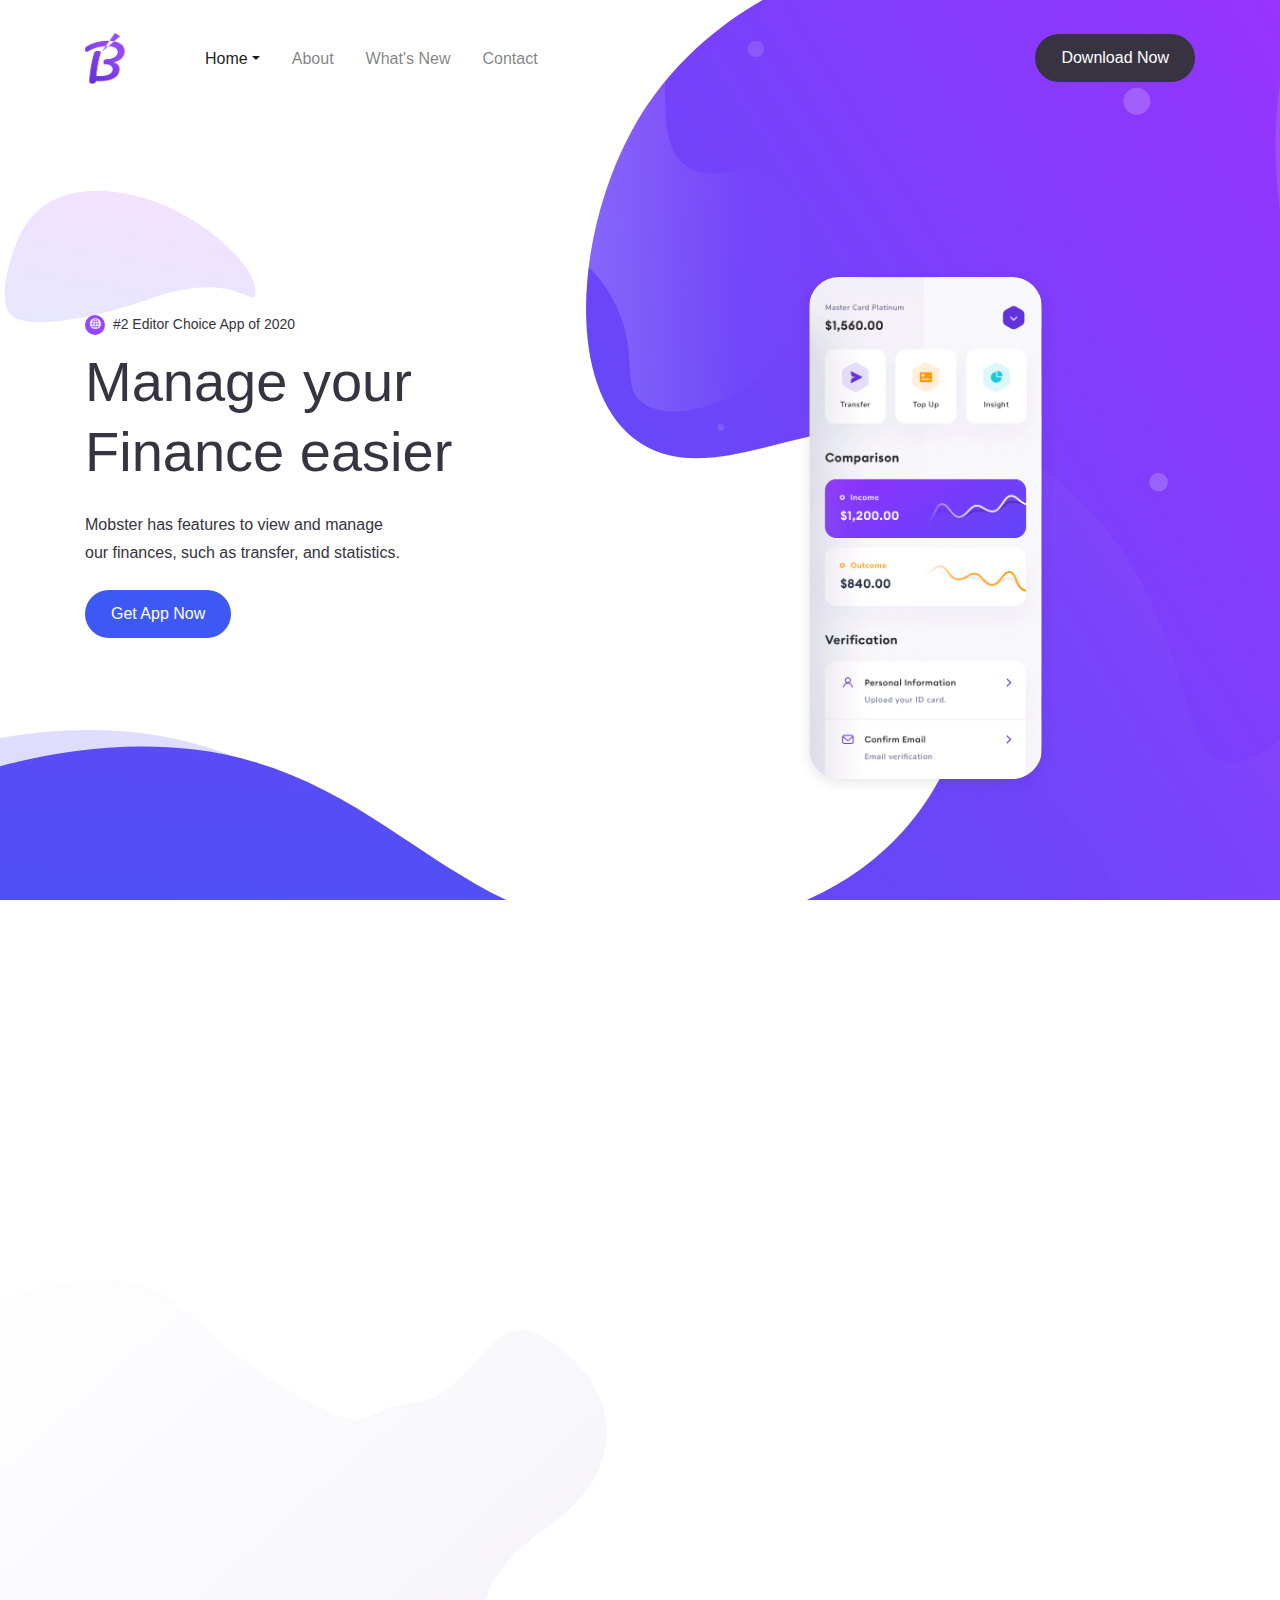
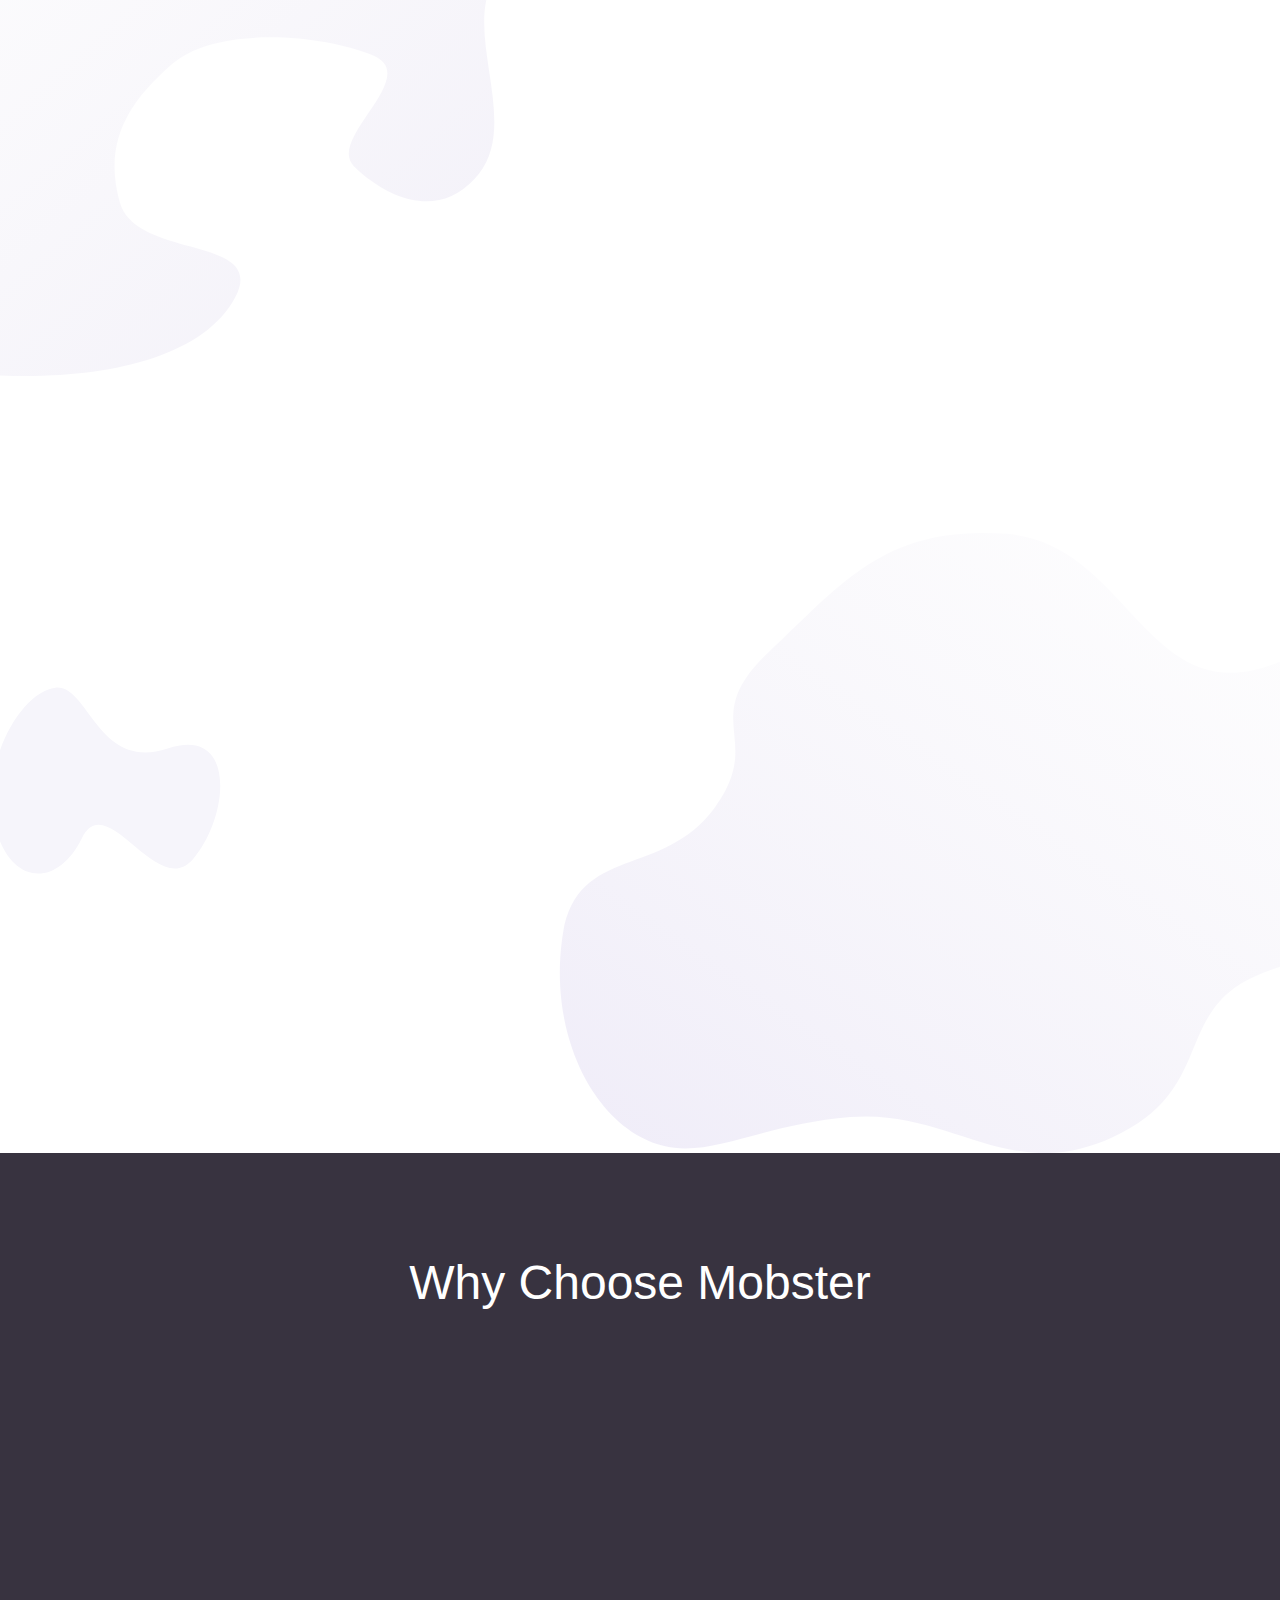
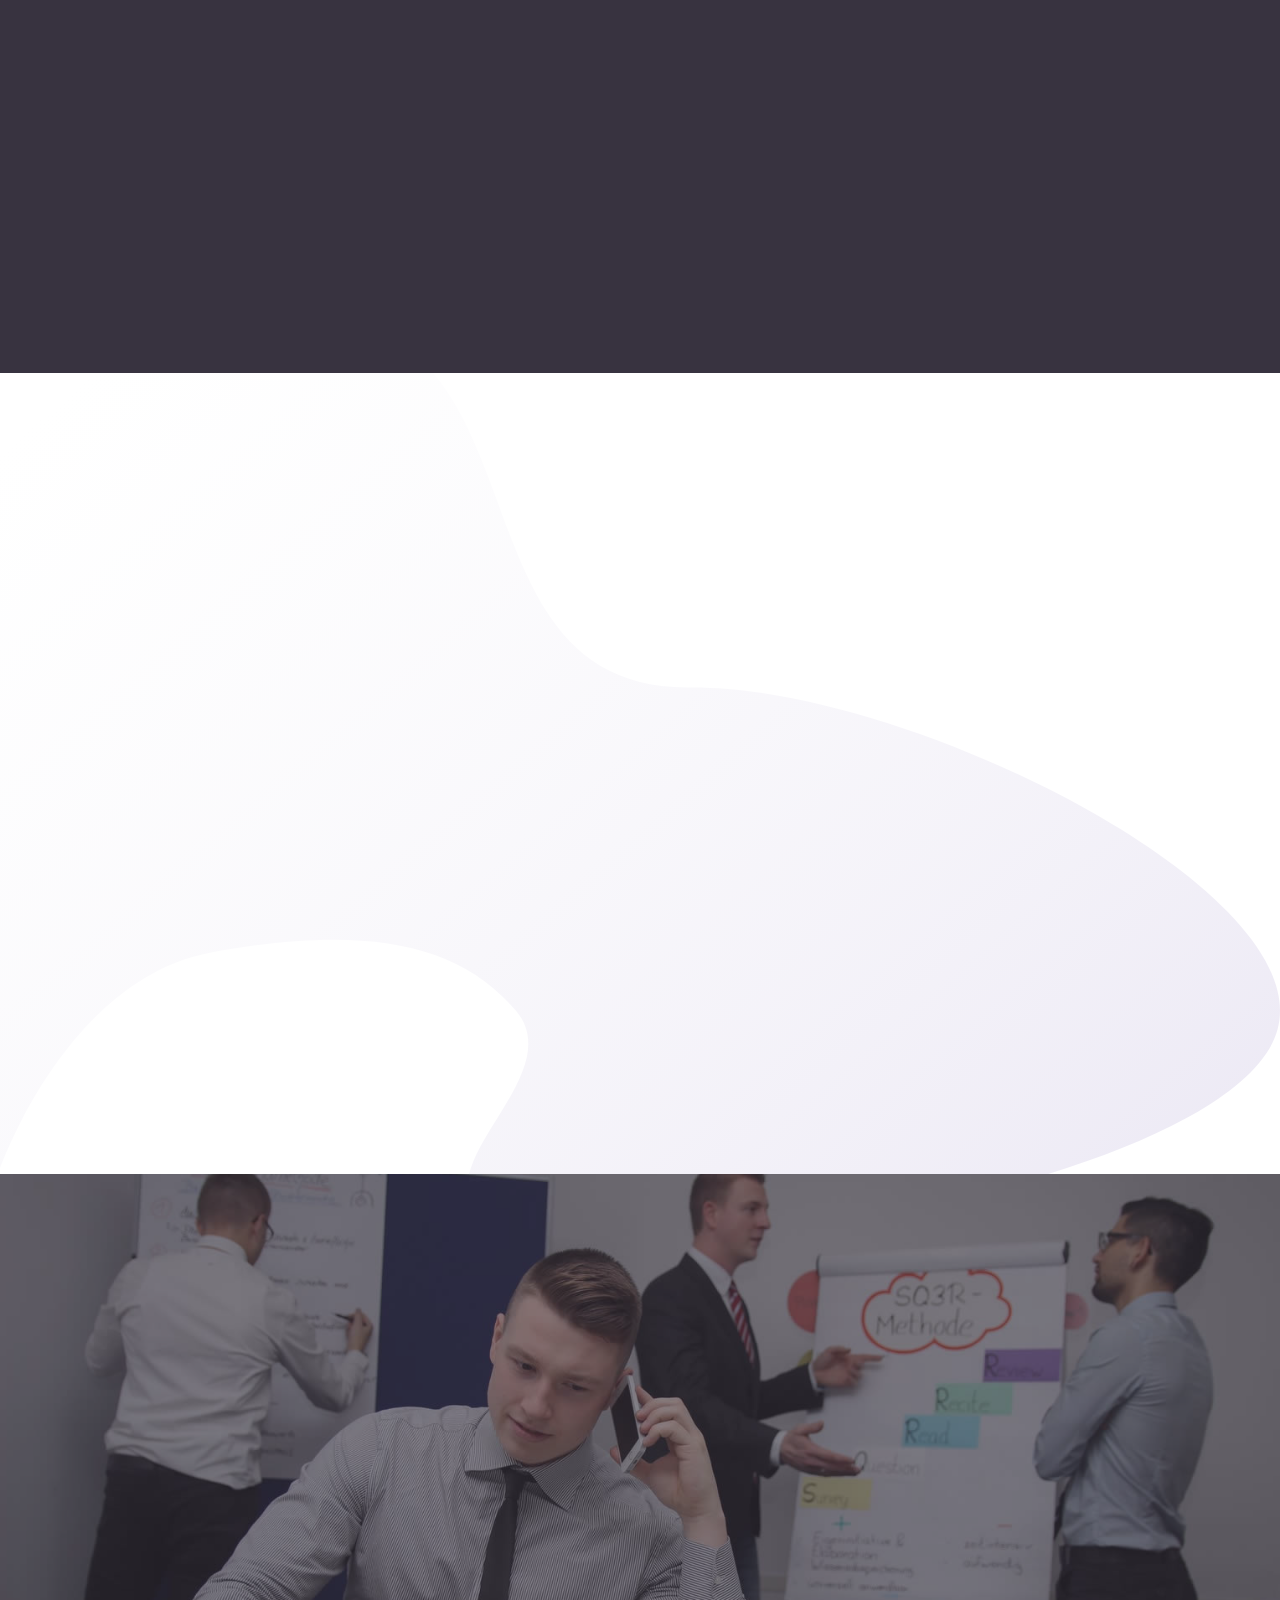
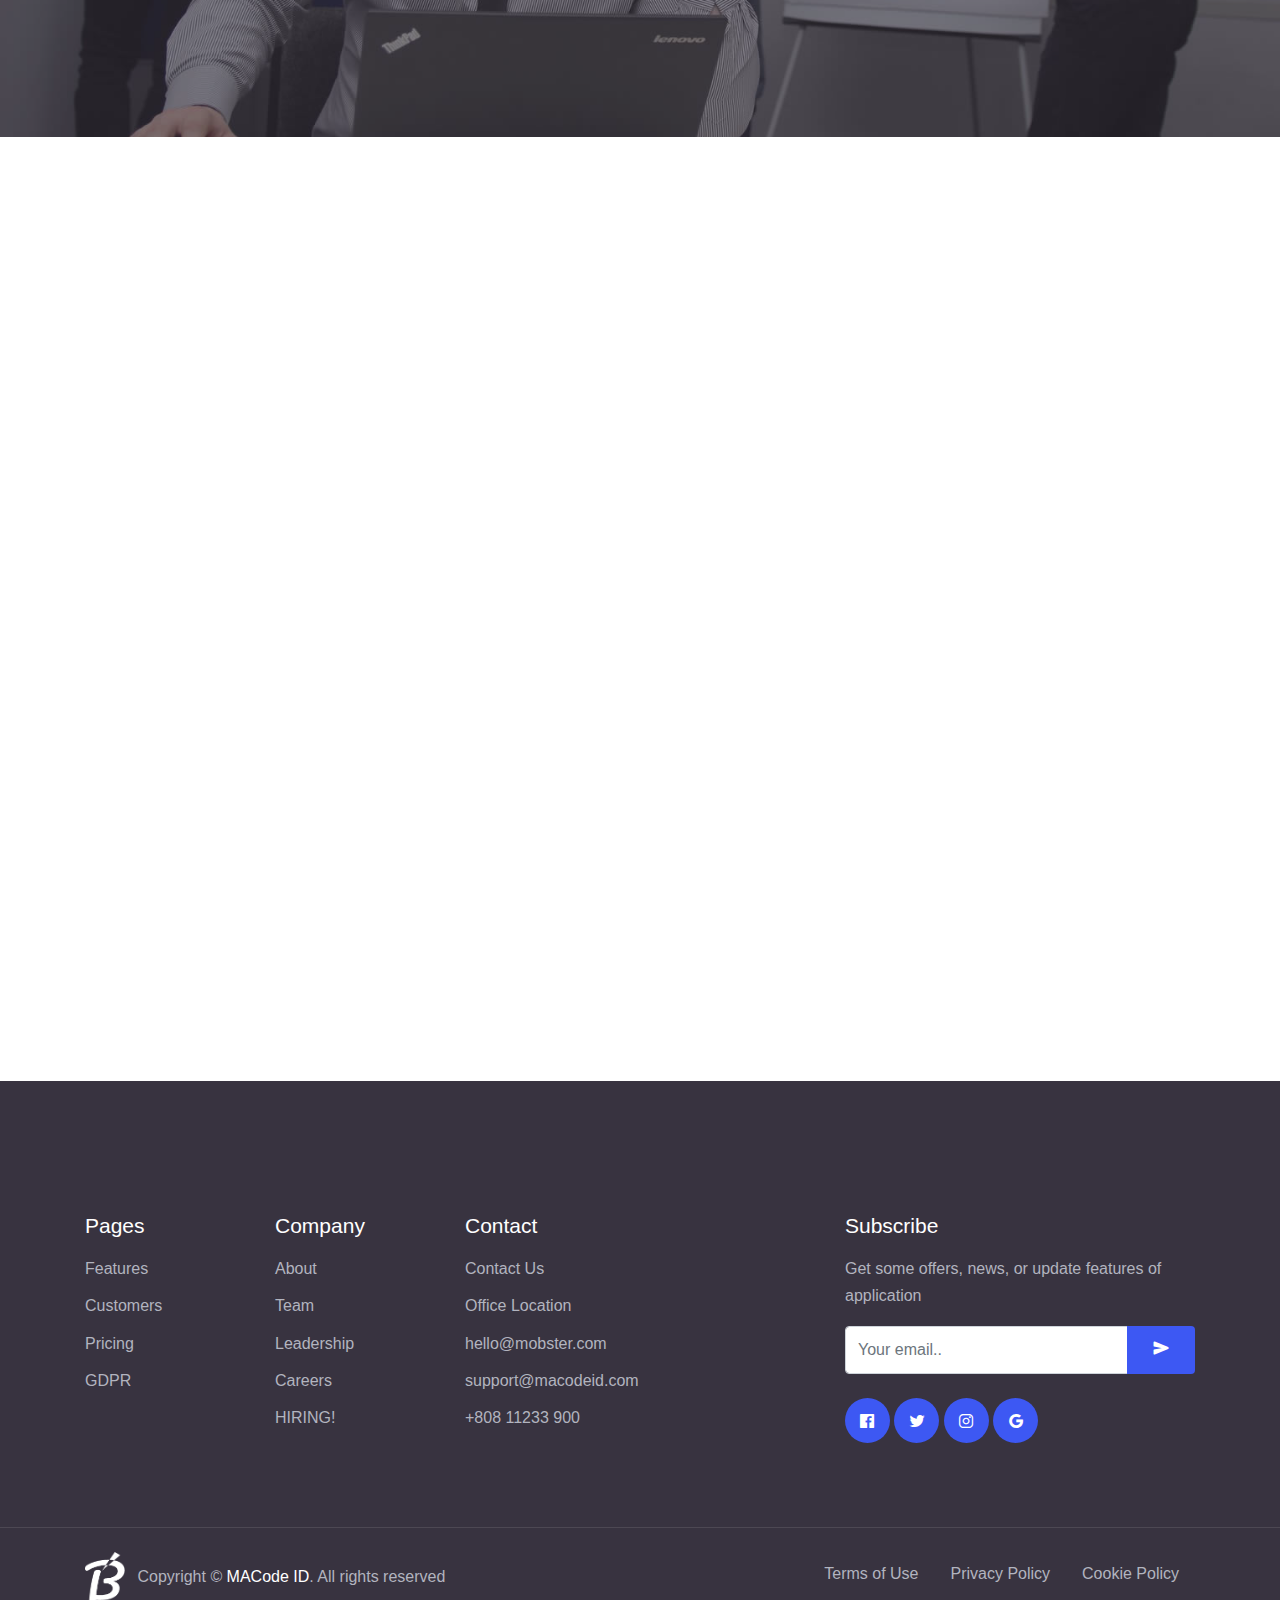
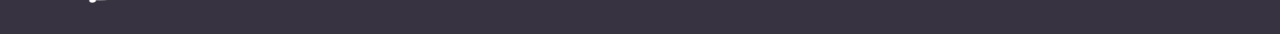
==== html/index.html @ fc8449d2 "init" ====
<!DOCTYPE html>
<html lang="en">
<head>
  <meta charset="UTF-8">
  <meta name="viewport" content="width=device-width, initial-scale=1.0">

  <meta http-equiv="X-UA-Compatible" content="ie=edge">
  
  <meta name="description" content="Mobile Application HTML5 Template">

  <meta name="copyright" content="MACode ID, https://www.macodeid.com/">

  <title>Mobster - One page app template</title>

  <link rel="shortcut icon" href="../assets/favicon.png" type="image/x-icon">

  <link rel="stylesheet" href="../assets/css/maicons.css">

  <link rel="stylesheet" href="../assets/vendor/animate/animate.css">

  <link rel="stylesheet" href="../assets/vendor/owl-carousel/css/owl.carousel.min.css">

  <link rel="stylesheet" href="../assets/css/bootstrap.css">

  <link rel="stylesheet" href="../assets/css/mobster.css">

</head>
<body>

<nav class="navbar navbar-expand-lg navbar-light navbar-floating">
  <div class="container">
    <a class="navbar-brand" href="#">
      <img src="../assets/favicon.png" alt="" width="40">
    </a>
    <button class="navbar-toggler" type="button" data-toggle="collapse" data-target="#navbarToggler" aria-controls="navbarToggler" aria-expanded="false" aria-label="Toggle navigation">
      <span class="navbar-toggler-icon"></span>
    </button>
  
    <div class="collapse navbar-collapse" id="navbarToggler">
      <ul class="navbar-nav ml-lg-5 mt-3 mt-lg-0">
        <li class="nav-item dropdown active">
          <a class="nav-link dropdown-toggle" href="#" id="navbarDropdown" data-toggle="dropdown" aria-haspopup="true" aria-expanded="false">Home</a>
          <div class="dropdown-menu" aria-labelledby="navbarDropdown">
            <a class="dropdown-item active" href="index.html">Homepage 1</a>
            <a class="dropdown-item" href="index-2.html">Homepage 2</a>
          </div>
        </li>
        <li class="nav-item">
          <a class="nav-link" href="about.html">About</a>
        </li>
        <li class="nav-item">
          <a class="nav-link" href="updates.html">What's New</a>
        </li>
        <li class="nav-item">
          <a class="nav-link" href="contact.html">Contact</a>
        </li>
      </ul>
      <div class="ml-auto my-2 my-lg-0">
        <button class="btn btn-dark rounded-pill">Download Now</button>
      </div>
    </div>
  </div>
</nav>
  
<div class="page-hero-section bg-image hero-home-1" style="background-image: url(../assets/img/bg_hero_1.svg);">
  <div class="hero-caption pt-5">
    <div class="container h-100">
      <div class="row align-items-center h-100">
        <div class="col-lg-6 wow fadeInUp">
          <div class="badge mb-2"><span class="icon mr-1"><span class="mai-globe"></span></span> #2 Editor Choice App of 2020</div>
          <h1 class="mb-4">Manage your Finance easier</h1>
          <p class="mb-4">Mobster has features to view and manage <br>
          our finances, such as transfer, and statistics.</p>
          <a href="#" class="btn btn-primary rounded-pill">Get App Now</a>
        </div>
        <div class="col-lg-6 d-none d-lg-block wow zoomIn">
          <div class="img-place mobile-preview shadow floating-animate">
            <img src="../assets/img/app_preview_1.png" alt="">
          </div>
        </div>
      </div>
    </div>
  </div>
</div>

<!-- Clients -->
<div class="page-section mt-5">
  <div class="container">
    <div class="row">
      <div class="col-sm-6 col-lg-3 py-3 wow zoomIn">
        <div class="img-place client-img">
          <img src="../assets/img/clients/alter_sport.png" alt="">
        </div>
      </div>
      <div class="col-sm-6 col-lg-3 py-3 wow zoomIn">
        <div class="img-place client-img">
          <img src="../assets/img/clients/cleaning_service.png" alt="">
        </div>
      </div>
      <div class="col-sm-6 col-lg-3 py-3 wow zoomIn">
        <div class="img-place client-img">
          <img src="../assets/img/clients/creative_photo.png" alt="">
        </div>
      </div>
      <div class="col-sm-6 col-lg-3 py-3 wow zoomIn">
        <div class="img-place client-img">
          <img src="../assets/img/clients/global_tv.png" alt="">
        </div>
      </div>
    </div>
  </div>
</div> <!-- End clients -->

<div class="position-realive bg-image" style="background-image: url(../assets/img/pattern_1.svg);">

<div class="page-section">
  <div class="container">
    <div class="row">
      <div class="col-lg-5 py-3">
        <div class="img-place mobile-preview shadow wow zoomIn">
          <img src="../assets/img/app_preview_2.png" alt="">
        </div>
      </div>
      <div class="col-lg-6 py-3 mt-lg-5">
        <div class="iconic-list">
          <div class="iconic-item wow fadeInUp">
            <div class="iconic-md iconic-text bg-warning fg-white rounded-circle">
              <span class="mai-cube"></span>
            </div>
            <div class="iconic-content">
              <h5>Powerful Features</h5>
              <p class="fs-small">Lorem ipsum dolor sit amet, consetetur sadipscing elitr, sed diam nonumy eirmod tempor invidunt ut labore et dolore</p>
            </div>
          </div>
          <div class="iconic-item wow fadeInUp">
            <div class="iconic-md iconic-text bg-info fg-white rounded-circle">
              <span class="mai-shield"></span>
            </div>
            <div class="iconic-content">
              <h5>Fully Secured</h5>
              <p class="fs-small">Lorem ipsum dolor sit amet, consetetur sadipscing elitr, sed diam nonumy eirmod tempor invidunt ut labore et dolore</p>
            </div>
          </div>
          <div class="iconic-item wow fadeInUp">
            <div class="iconic-md iconic-text bg-indigo fg-white rounded-circle">
              <span class="mai-desktop-outline"></span>
            </div>
            <div class="iconic-content">
              <h5>Easy Monitoring</h5>
              <p class="fs-small">Lorem ipsum dolor sit amet, consetetur sadipscing elitr, sed diam nonumy eirmod tempor invidunt ut labore et dolore</p>
            </div>
          </div>
        </div>
      </div>
    </div>
  </div>
</div>

<div class="page-section">
  <div class="container">
    <div class="row">
      <div class="col-lg-6 offset-lg-1 py-3 mt-lg-5 wow fadeInUp">
        <h1 class="mb-4">Ecommerce business opperate easilly</h1>
        <p class="mb-4">Lorem ipsum dolor, sit amet consectetur adipisicing elit. Quos, molestiae, perspiciatis laboriosam quia placeat recusandae repudiandae corrupti similique delectus, aliquam commodi possimus eveniet optio magnam quis vel. Reiciendis, fuga excepturi.</p>
        <a href="#" class="btn btn-outline-primary rounded-pill">How it works</a>
      </div>
      <div class="col-lg-5 py-3">
        <div class="img-place mobile-preview shadow wow zoomIn">
          <img src="../assets/img/app_preview_3.png" alt="">
        </div>
      </div>
    </div>
  </div>
</div>

</div>


<div class="page-section bg-dark fg-white">
  <div class="container">
    <h1 class="text-center">Why Choose Mobster</h1>

    <div class="row justify-content-center mt-5">
      <div class="col-md-6 col-lg-3 py-3">
        <div class="card card-body border-0 bg-transparent text-center wow zoomIn">
          <div class="mb-3">
            <img src="../assets/img/icons/rocket.svg" alt="">
          </div>
          <p class="fs-large">Very Fast</p>
          <p class="fs-small fg-grey">Lorem ipsum dolor sit amet, consetetur sadipscing elitr, sed</p>
        </div>
      </div>
      <div class="col-md-6 col-lg-3 py-3">
        <div class="card card-body border-0 bg-transparent text-center wow zoomIn" data-wow-delay="200ms">
          <div class="mb-3">
            <img src="../assets/img/icons/testimony.svg" alt="">
          </div>
          <p class="fs-large">Happy Client</p>
          <p class="fs-small fg-grey">Lorem ipsum dolor sit amet, consetetur sadipscing elitr, sed</p>
        </div>
      </div>
      <div class="col-md-6 col-lg-3 py-3">
        <div class="card card-body border-0 bg-transparent text-center wow zoomIn" data-wow-delay="400ms">
          <div class="mb-3">
            <img src="../assets/img/icons/promotion.svg" alt="">
          </div>
          <p class="fs-large">Free Ads</p>
          <p class="fs-small fg-grey">Lorem ipsum dolor sit amet, consetetur sadipscing elitr, sed</p>
        </div>
      </div>
      <div class="col-md-6 col-lg-3 py-3">
        <div class="card card-body border-0 bg-transparent text-center wow zoomIn" data-wow-delay="600ms">
          <div class="mb-3">
            <img src="../assets/img/icons/coins.svg" alt="">
          </div>
          <p class="fs-large">Save Money</p>
          <p class="fs-small fg-grey">Lorem ipsum dolor sit amet, consetetur sadipscing elitr, sed</p>
        </div>
      </div>
      <div class="col-md-6 col-lg-3 py-3">
        <div class="card card-body border-0 bg-transparent text-center wow zoomIn" data-wow-delay="800ms">
          <div class="mb-3">
            <img src="../assets/img/icons/support.svg" alt="">
          </div>
          <p class="fs-large">24/7 Support</p>
          <p class="fs-small fg-grey">Lorem ipsum dolor sit amet, consetetur sadipscing elitr, sed</p>
        </div>
      </div>
      <div class="col-md-6 col-lg-3 py-3">
        <div class="card card-body border-0 bg-transparent text-center wow zoomIn" data-wow-delay="1000ms">
          <div class="mb-3">
            <img src="../assets/img/icons/laptop.svg" alt="">
          </div>
          <p class="fs-large">Full Features</p>
          <p class="fs-small fg-grey">Lorem ipsum dolor sit amet, consetetur sadipscing elitr, sed</p>
        </div>
      </div>
    </div>
  </div>
</div>

<div class="page-section bg-image" style="background-image: url(../assets/img/pattern_2.svg);">
  <div class="container">
    <div class="row justify-content-center align-items-center">
      <div class="col-lg-5 mb-5 mb-lg-0 wow fadeInUp">
        <h1 class="mb-4">Pricing Plan</h1>
        <p class="mb-5">Lorem ipsum dolor sit amet consectetur adipisicing elit. Dolores inventore maxime ipsa eligendi quibusdam velit maiores adipisci odit, exercitationem cumque iusto at debitis reiciendis a, ipsum aliquam reprehenderit. Sed, delectus.</p>
        <a href="#" class="btn btn-gradient btn-split-icon rounded-pill">
          <span class="icon mai-call-outline"></span> Custom Plan
        </a>
      </div>
      <div class="col-lg-7">
        <div class="pricing-table">
          <div class="pricing-item active wow zoomIn">
            <div class="pricing-header">
              <h5>Business Plan</h5>
              <h1 class="fw-normal">$49.00</h1>
            </div>
            <div class="pricing-body">
              <ul class="theme-list">
                <li class="list-item">Push Notification</li>
                <li class="list-item">Unlimited Bandwith</li>
                <li class="list-item">Realtime Database</li>
                <li class="list-item">Monthly Backup</li>
                <li class="list-item">24/7 Support</li>
              </ul>
            </div>
            <button class="btn btn-dark">Choose Plan</button>
          </div>
          <div class="pricing-item wow zoomIn" data-wow-delay="200ms">
            <div class="pricing-header">
              <h5>Starter Plan</h5>
              <h1 class="fw-normal">$24.00</h1>
            </div>
            <div class="pricing-body">
              <ul class="theme-list">
                <li class="list-item">Push Notification</li>
                <li class="list-item">Unlimited Bandwith</li>
                <li class="list-item">Realtime Database</li>
                <li class="list-item">Monthly Backup</li>
                <li class="list-item">24/7 Support</li>
              </ul>
            </div>
            <button class="btn btn-dark">Choose Plan</button>
          </div>
        </div>
      </div>
    </div>
  </div>
</div>

<div class="page-section bg-image bg-image-overlay-dark" style="background-image: url(../assets/img/bg_testimonials.jpg);">
  <div class="container fg-white">
    <div class="row">
      <div class="col-md-8 col-lg-6 offset-lg-1 wow fadeInUp">
        <h2 class="mb-5 fg-white fw-normal">Customer Stories</h2>
        <p class="fs-large font-italic">Lorem ipsum dolor, sit amet consectetur adipisicing elit. Mollitia voluptates facere explicabo! Rerum necessitatibus cum qui veritatis reprehenderit, neque sapiente consequatur atque eaque molestias, est, quod totam quo laudantium ratione.</p>
        <p class="fs-large fg-grey fw-medium mb-5">John Doe, UI Designer</p>

        <a href="#" class="btn btn-outline-light rounded-pill">Read Stories <span class="mai-chevron-forward"></span></a>
      </div>
    </div>
  </div>
</div>

<div class="page-section">
  <div class="container">
    <div class="row">
      <div class="col-lg-7 py-3 mb-5 mb-lg-0">
        <div class="img-place w-lg-75 wow zoomIn">
          <img src="../assets/img/illustration_contact.svg" alt="">
        </div>
      </div>
      <div class="col-lg-5 py-3">
        <h1 class="wow fadeInUp">Need a help? <br>
        Don't worry just contact us</h1>

        <form method="POST" class="mt-5">
          <div class="form-group wow fadeInUp">
            <label for="name" class="fw-medium fg-grey">Fullname</label>
            <input type="text" class="form-control" id="name">
          </div>

          <div class="form-group wow fadeInUp">
            <label for="email" class="fw-medium fg-grey">Email</label>
            <input type="text" class="form-control" id="email">
          </div>

          <div class="form-group wow fadeInUp">
            <label for="message" class="fw-medium fg-grey">Message</label>
            <textarea rows="6" class="form-control" id="message"></textarea>
          </div>

          <div class="form-group mt-4 wow fadeInUp">
            <button type="submit" class="btn btn-primary">Send Message</button>
          </div>
        </form>
      </div>
    </div>
  </div>
</div>

<div class="page-footer-section bg-dark fg-white">
  <div class="container">
    <div class="row mb-5 py-3">
      <div class="col-sm-6 col-lg-2 py-3">
        <h5 class="mb-3">Pages</h5>
        <ul class="menu-link">
          <li><a href="#" class="">Features</a></li>
          <li><a href="#" class="">Customers</a></li>
          <li><a href="#" class="">Pricing</a></li>
          <li><a href="#" class="">GDPR</a></li>
        </ul>
      </div>
      <div class="col-sm-6 col-lg-2 py-3">
        <h5 class="mb-3">Company</h5>
        <ul class="menu-link">
          <li><a href="#" class="">About</a></li>
          <li><a href="#" class="">Team</a></li>
          <li><a href="#" class="">Leadership</a></li>
          <li><a href="#" class="">Careers</a></li>
          <li><a href="#" class="">HIRING!</a></li>
        </ul>
      </div>
      <div class="col-md-6 col-lg-4 py-3">
        <h5 class="mb-3">Contact</h5>
        <ul class="menu-link">
          <li><a href="#" class="">Contact Us</a></li>
          <li><a href="#" class="">Office Location</a></li>
          <li><a href="#" class="">hello@mobster.com</a></li>
          <li><a href="#" class="">support@macodeid.com</a></li>
          <li><a href="#" class="">+808 11233 900</a></li>
        </ul>
      </div>
      <div class="col-md-6 col-lg-4 py-3">
        <h5 class="mb-3">Subscribe</h5>
        <p>Get some offers, news, or update features of application</p>
        <form method="POST">
          <div class="input-group">
            <input type="text" class="form-control" placeholder="Your email..">
            <div class="input-group-append">
              <button type="submit" class="btn btn-primary"><span class="mai-send"></span></button>
            </div>
          </div>
        </form>

        <!-- Social Media Button -->
        <div class="mt-4">
          <a href="#" class="btn btn-fab btn-primary fg-white"><span class="mai-logo-facebook"></span></a>
          <a href="#" class="btn btn-fab btn-primary fg-white"><span class="mai-logo-twitter"></span></a>
          <a href="#" class="btn btn-fab btn-primary fg-white"><span class="mai-logo-instagram"></span></a>
          <a href="#" class="btn btn-fab btn-primary fg-white"><span class="mai-logo-google"></span></a>
        </div>
      </div>
    </div>
  </div>

  <hr>

  <div class="container">
    <div class="row">
      <div class="col-12 col-md-6 py-2">
        <img src="../assets/favicon-light.png" alt="" width="40">
        <!-- Please don't remove or modify the credits below -->
        <p class="d-inline-block ml-2">Copyright &copy; <a href="https://www.macodeid.com/" class="fg-white fw-medium">MACode ID</a>. All rights reserved</p>
      </div>
      <div class="col-12 col-md-6 py-2">
        <ul class="nav justify-content-end">
          <li class="nav-item"><a href="#" class="nav-link">Terms of Use</a></li>
          <li class="nav-item"><a href="#" class="nav-link">Privacy Policy</a></li>
          <li class="nav-item"><a href="#" class="nav-link">Cookie Policy</a></li>
        </ul>
      </div>
    </div>
  </div>
</div>

<script src="../assets/js/jquery-3.5.1.min.js"></script>

<script src="../assets/js/bootstrap.bundle.min.js"></script>

<script src="../assets/vendor/owl-carousel/js/owl.carousel.min.js"></script>

<script src="../assets/vendor/wow/wow.min.js"></script>

<script src="../assets/js/mobster.js"></script>

</body>
</html>
---- assets/css/maicons.css ----
@font-face {
  font-family: 'maicons';
  src:  url('../fonts/maicons.eot?c9nlkl');
  src:  url('../fonts/maicons.eot?c9nlkl#iefix') format('embedded-opentype'),
    url('../fonts/maicons.ttf?c9nlkl') format('truetype'),
    url('../fonts/maicons.woff?c9nlkl') format('woff'),
    url('../fonts/maicons.svg?c9nlkl#maicons') format('svg');
  font-weight: normal;
  font-style: normal;
  font-display: block;
}

[class^="mai-"], [class*=" mai-"] {
  /* use !important to prevent issues with browser extensions that change fonts */
  font-family: 'maicons' !important;
  speak: none;
  font-style: normal;
  font-weight: normal;
  font-variant: normal;
  text-transform: none;
  line-height: 1;

  /* Better Font Rendering =========== */
  -webkit-font-smoothing: antialiased;
  -moz-osx-font-smoothing: grayscale;
}

.mai-add:before {
  content: "\e900";
}
.mai-add-circle:before {
  content: "\e901";
}
.mai-add-circle-outline:before {
  content: "\e902";
}
.mai-airplane:before {
  content: "\e903";
}
.mai-airplane-outline:before {
  content: "\e904";
}
.mai-alarm:before {
  content: "\e905";
}
.mai-alarm-outline:before {
  content: "\e906";
}
.mai-albums:before {
  content: "\e907";
}
.mai-albums-outline:before {
  content: "\e908";
}
.mai-alert:before {
  content: "\e909";
}
.mai-alert-circle:before {
  content: "\e90a";
}
.mai-alert-circle-outline:before {
  content: "\e90b";
}
.mai-analytics:before {
  content: "\e90c";
}
.mai-analytics-outline:before {
  content: "\e90d";
}
.mai-aperture:before {
  content: "\e90e";
}
.mai-aperture-outline:before {
  content: "\e90f";
}
.mai-apps:before {
  content: "\e910";
}
.mai-apps-outline:before {
  content: "\e911";
}
.mai-archive:before {
  content: "\e912";
}
.mai-archive-outline:before {
  content: "\e913";
}
.mai-arrow-back:before {
  content: "\e914";
}
.mai-arrow-back-circle:before {
  content: "\e915";
}
.mai-arrow-back-circle-outline:before {
  content: "\e916";
}
.mai-arrow-down:before {
  content: "\e917";
}
.mai-arrow-down-circle:before {
  content: "\e918";
}
.mai-arrow-down-circle-outline:before {
  content: "\e919";
}
.mai-arrow-forward:before {
  content: "\e91a";
}
.mai-arrow-forward-circle:before {
  content: "\e91b";
}
.mai-arrow-forward-circle-outline:before {
  content: "\e91c";
}
.mai-arrow-redo:before {
  content: "\e91d";
}
.mai-arrow-redo-circle:before {
  content: "\e91e";
}
.mai-arrow-redo-circle-outline:before {
  content: "\e91f";
}
.mai-arrow-redo-outline:before {
  content: "\e920";
}
.mai-arrow-undo:before {
  content: "\e921";
}
.mai-arrow-undo-circle:before {
  content: "\e922";
}
.mai-arrow-undo-circle-outline:before {
  content: "\e923";
}
.mai-arrow-undo-outline:before {
  content: "\e924";
}
.mai-arrow-up:before {
  content: "\e925";
}
.mai-arrow-up-circle:before {
  content: "\e926";
}
.mai-arrow-up-circle-outline:before {
  content: "\e927";
}
.mai-at:before {
  content: "\e928";
}
.mai-at-circle:before {
  content: "\e929";
}
.mai-at-circle-outline:before {
  content: "\e92a";
}
.mai-attach:before {
  content: "\e92b";
}
.mai-attach-outline:before {
  content: "\e92c";
}
.mai-backspace:before {
  content: "\e92d";
}
.mai-backspace-outline:before {
  content: "\e92e";
}
.mai-bandage:before {
  content: "\e92f";
}
.mai-bandage-outline:before {
  content: "\e930";
}
.mai-bar-chart:before {
  content: "\e932";
}
.mai-bar-chart-outline:before {
  content: "\e933";
}
.mai-barbell:before {
  content: "\e931";
}
.mai-barcode:before {
  content: "\e934";
}
.mai-barcode-outline:before {
  content: "\e935";
}
.mai-baseball:before {
  content: "\e936";
}
.mai-baseball-outline:before {
  content: "\e937";
}
.mai-basket:before {
  content: "\e938";
}
.mai-basket-outline:before {
  content: "\e93b";
}
.mai-basketball:before {
  content: "\e939";
}
.mai-basketball-outline:before {
  content: "\e93a";
}
.mai-battery-charging:before {
  content: "\e93c";
}
.mai-battery-dead:before {
  content: "\e93d";
}
.mai-battery-full:before {
  content: "\e93e";
}
.mai-battery-half:before {
  content: "\e93f";
}
.mai-beaker:before {
  content: "\e940";
}
.mai-beaker-outline:before {
  content: "\e941";
}
.mai-bed:before {
  content: "\e942";
}
.mai-bed-outline:before {
  content: "\e943";
}
.mai-beer:before {
  content: "\e944";
}
.mai-beer-outline:before {
  content: "\e945";
}
.mai-bicycle:before {
  content: "\e946";
}
.mai-bluetooth:before {
  content: "\e947";
}
.mai-boat:before {
  content: "\e948";
}
.mai-boat-outline:before {
  content: "\e949";
}
.mai-body:before {
  content: "\e94a";
}
.mai-body-outline:before {
  content: "\e94b";
}
.mai-bonfire:before {
  content: "\e94c";
}
.mai-bonfire-outline:before {
  content: "\e94d";
}
.mai-book:before {
  content: "\e94e";
}
.mai-book-outline:before {
  content: "\e953";
}
.mai-bookmark:before {
  content: "\e94f";
}
.mai-bookmark-outline:before {
  content: "\e950";
}
.mai-bookmarks:before {
  content: "\e951";
}
.mai-bookmarks-outline:before {
  content: "\e952";
}
.mai-briefcase:before {
  content: "\e954";
}
.mai-briefcase-outline:before {
  content: "\e955";
}
.mai-browsers:before {
  content: "\e956";
}
.mai-browsers-outline:before {
  content: "\e957";
}
.mai-brush:before {
  content: "\e958";
}
.mai-brush-outline:before {
  content: "\e959";
}
.mai-bug:before {
  content: "\e95a";
}
.mai-bug-outline:before {
  content: "\e95b";
}
.mai-build:before {
  content: "\e95c";
}
.mai-build-outline:before {
  content: "\e95d";
}
.mai-bulb:before {
  content: "\e95e";
}
.mai-bulb-outline:before {
  content: "\e95f";
}
.mai-bus:before {
  content: "\e960";
}
.mai-bus-outline:before {
  content: "\e963";
}
.mai-business:before {
  content: "\e961";
}
.mai-business-outline:before {
  content: "\e962";
}
.mai-cafe:before {
  content: "\e964";
}
.mai-cafe-outline:before {
  content: "\e965";
}
.mai-calculator:before {
  content: "\e966";
}
.mai-calculator-outline:before {
  content: "\e967";
}
.mai-calendar:before {
  content: "\e968";
}
.mai-calendar-outline:before {
  content: "\e969";
}
.mai-call:before {
  content: "\e96a";
}
.mai-call-outline:before {
  content: "\e96b";
}
.mai-camera:before {
  content: "\e96c";
}
.mai-camera-outline:before {
  content: "\e96d";
}
.mai-camera-reverse:before {
  content: "\e96e";
}
.mai-camera-reverse-outline:before {
  content: "\e96f";
}
.mai-car:before {
  content: "\e970";
}
.mai-car-outline:before {
  content: "\e97f";
}
.mai-car-sport:before {
  content: "\e980";
}
.mai-car-sport-outline:before {
  content: "\e981";
}
.mai-card:before {
  content: "\e971";
}
.mai-card-outline:before {
  content: "\e972";
}
.mai-caret-back:before {
  content: "\e973";
}
.mai-caret-back-circle:before {
  content: "\e974";
}
.mai-caret-back-circle-outline:before {
  content: "\e975";
}
.mai-caret-down:before {
  content: "\e976";
}
.mai-caret-down-circle:before {
  content: "\e977";
}
.mai-caret-down-circle-outline:before {
  content: "\e978";
}
.mai-caret-forward:before {
  content: "\e979";
}
.mai-caret-forward-circle:before {
  content: "\e97a";
}
.mai-caret-forward-circle-outline:before {
  content: "\e97b";
}
.mai-caret-up:before {
  content: "\e97c";
}
.mai-caret-up-circle:before {
  content: "\e97d";
}
.mai-caret-up-circle-outline:before {
  content: "\e97e";
}
.mai-cart:before {
  content: "\e982";
}
.mai-cart-outline:before {
  content: "\e983";
}
.mai-cash:before {
  content: "\e984";
}
.mai-cash-outline:before {
  content: "\e985";
}
.mai-chatbox:before {
  content: "\e986";
}
.mai-chatbox-ellipses:before {
  content: "\e987";
}
.mai-chatbox-ellipses-outline:before {
  content: "\e988";
}
.mai-chatbox-outline:before {
  content: "\e989";
}
.mai-chatbubble:before {
  content: "\e98a";
}
.mai-chatbubble-ellipses:before {
  content: "\e98b";
}
.mai-chatbubble-ellipses-outline:before {
  content: "\e98c";
}
.mai-chatbubble-outline:before {
  content: "\e98d";
}
.mai-chatbubbles:before {
  content: "\e98e";
}
.mai-chatbubbles-outline:before {
  content: "\e98f";
}
.mai-checkbox:before {
  content: "\e990";
}
.mai-checkbox-outline:before {
  content: "\e991";
}
.mai-checkmark:before {
  content: "\e992";
}
.mai-checkmark-circle:before {
  content: "\e993";
}
.mai-checkmark-circle-outline:before {
  content: "\e994";
}
.mai-checkmark-done:before {
  content: "\e995";
}
.mai-checkmark-done-circle:before {
  content: "\e996";
}
.mai-checkmark-done-circle-outline:before {
  content: "\e997";
}
.mai-chevron-back:before {
  content: "\e998";
}
.mai-chevron-back-circle:before {
  content: "\e999";
}
.mai-chevron-back-circle-outline:before {
  content: "\e99a";
}
.mai-chevron-down:before {
  content: "\e99b";
}
.mai-chevron-down-circle:before {
  content: "\e99c";
}
.mai-chevron-down-circle-outline:before {
  content: "\e99d";
}
.mai-chevron-forward:before {
  content: "\e99e";
}
.mai-chevron-forward-circle:before {
  content: "\e99f";
}
.mai-chevron-forward-circle-outline:before {
  content: "\e9a0";
}
.mai-chevron-up:before {
  content: "\e9a1";
}
.mai-chevron-up-circle:before {
  content: "\e9a2";
}
.mai-chevron-up-circle-outline:before {
  content: "\e9a3";
}
.mai-clipboard:before {
  content: "\e9a4";
}
.mai-clipboard-outline:before {
  content: "\e9a5";
}
.mai-close:before {
  content: "\e9a6";
}
.mai-close-circle:before {
  content: "\e9a7";
}
.mai-close-circle-outline:before {
  content: "\e9a8";
}
.mai-cloud:before {
  content: "\e9a9";
}
.mai-cloud-circle:before {
  content: "\e9aa";
}
.mai-cloud-circle-outline:before {
  content: "\e9ab";
}
.mai-cloud-done:before {
  content: "\e9ac";
}
.mai-cloud-done-outline:before {
  content: "\e9ad";
}
.mai-cloud-download:before {
  content: "\e9ae";
}
.mai-cloud-download-outline:before {
  content: "\e9af";
}
.mai-cloud-offline:before {
  content: "\e9b0";
}
.mai-cloud-offline-outline:before {
  content: "\e9b1";
}
.mai-cloud-outline:before {
  content: "\e9b2";
}
.mai-cloud-upload:before {
  content: "\e9b3";
}
.mai-cloud-upload-outline:before {
  content: "\e9b4";
}
.mai-cloudy:before {
  content: "\e9b5";
}
.mai-cloudy-night:before {
  content: "\e9b6";
}
.mai-cloudy-night-outline:before {
  content: "\e9b7";
}
.mai-cloudy-outline:before {
  content: "\e9b8";
}
.mai-code:before {
  content: "\e9b9";
}
.mai-code-download:before {
  content: "\e9ba";
}
.mai-code-slash:before {
  content: "\e9bb";
}
.mai-code-working:before {
  content: "\e9bc";
}
.mai-cog:before {
  content: "\e9bd";
}
.mai-color-fill:before {
  content: "\e9be";
}
.mai-color-fill-outline:before {
  content: "\e9bf";
}
.mai-color-filter:before {
  content: "\e9c0";
}
.mai-color-filter-outline:before {
  content: "\e9c1";
}
.mai-color-palette:before {
  content: "\e9c2";
}
.mai-color-palette-outline:before {
  content: "\e9c3";
}
.mai-color-wand:before {
  content: "\e9c4";
}
.mai-color-wand-outline:before {
  content: "\e9c5";
}
.mai-compass:before {
  content: "\e9c6";
}
.mai-compass-outline:before {
  content: "\e9c7";
}
.mai-construct:before {
  content: "\e9c8";
}
.mai-construct-outline:before {
  content: "\e9c9";
}
.mai-contract:before {
  content: "\e9ca";
}
.mai-contrast:before {
  content: "\e9cb";
}
.mai-copy:before {
  content: "\e9cc";
}
.mai-copy-outline:before {
  content: "\e9cd";
}
.mai-create:before {
  content: "\e9ce";
}
.mai-create-outline:before {
  content: "\e9cf";
}
.mai-crop:before {
  content: "\e9d0";
}
.mai-cube:before {
  content: "\e9d1";
}
.mai-cube-outline:before {
  content: "\e9d2";
}
.mai-cut:before {
  content: "\e9d3";
}
.mai-desktop:before {
  content: "\e9d4";
}
.mai-desktop-outline:before {
  content: "\e9d5";
}
.mai-disc:before {
  content: "\e9d6";
}
.mai-disc-outline:before {
  content: "\e9d7";
}
.mai-document:before {
  content: "\e9d8";
}
.mai-document-outline:before {
  content: "\e9d9";
}
.mai-document-text:before {
  content: "\e9dc";
}
.mai-document-text-outline:before {
  content: "\e9dd";
}
.mai-documents:before {
  content: "\e9da";
}
.mai-documents-outline:before {
  content: "\e9db";
}
.mai-download:before {
  content: "\e9de";
}
.mai-download-outline:before {
  content: "\e9df";
}
.mai-duplicate:before {
  content: "\e9e0";
}
.mai-duplicate-outline:before {
  content: "\e9e1";
}
.mai-ear:before {
  content: "\e9e2";
}
.mai-ear-outline:before {
  content: "\e9e3";
}
.mai-earth:before {
  content: "\e9e4";
}
.mai-earth-outline:before {
  content: "\e9e5";
}
.mai-easel:before {
  content: "\e9e6";
}
.mai-easel-outline:before {
  content: "\e9e7";
}
.mai-egg:before {
  content: "\e9e8";
}
.mai-egg-outline:before {
  content: "\e9e9";
}
.mai-ellipse:before {
  content: "\e9ea";
}
.mai-ellipse-outline:before {
  content: "\e9eb";
}
.mai-ellipsis-horizontal:before {
  content: "\e9ec";
}
.mai-ellipsis-horizontal-circle:before {
  content: "\e9ed";
}
.mai-ellipsis-vertical:before {
  content: "\e9ee";
}
.mai-ellipsis-vertical-circle:before {
  content: "\e9ef";
}
.mai-enter:before {
  content: "\e9f0";
}
.mai-enter-outline:before {
  content: "\e9f1";
}
.mai-exit:before {
  content: "\e9f2";
}
.mai-exit-outline:before {
  content: "\e9f3";
}
.mai-expand:before {
  content: "\e9f4";
}
.mai-eye:before {
  content: "\e9f5";
}
.mai-eye-off:before {
  content: "\e9f8";
}
.mai-eye-off-outline:before {
  content: "\e9f9";
}
.mai-eye-outline:before {
  content: "\e9fa";
}
.mai-eyedrop:before {
  content: "\e9f6";
}
.mai-eyedrop-outline:before {
  content: "\e9f7";
}
.mai-fast-food:before {
  content: "\e9fb";
}
.mai-fast-food-outline:before {
  content: "\e9fc";
}
.mai-female:before {
  content: "\e9fd";
}
.mai-file-tray:before {
  content: "\e9fe";
}
.mai-file-tray-full:before {
  content: "\e9ff";
}
.mai-file-tray-full-outline:before {
  content: "\ea00";
}
.mai-file-tray-outline:before {
  content: "\ea01";
}
.mai-film:before {
  content: "\ea02";
}
.mai-film-outline:before {
  content: "\ea03";
}
.mai-filter:before {
  content: "\ea04";
}
.mai-finger-print:before {
  content: "\ea05";
}
.mai-fitness:before {
  content: "\ea06";
}
.mai-fitness-outline:before {
  content: "\ea07";
}
.mai-flag:before {
  content: "\ea08";
}
.mai-flag-outline:before {
  content: "\ea09";
}
.mai-flame:before {
  content: "\ea0a";
}
.mai-flame-outline:before {
  content: "\ea0b";
}
.mai-flash:before {
  content: "\ea0c";
}
.mai-flash-off:before {
  content: "\ea0f";
}
.mai-flash-off-outline:before {
  content: "\ea10";
}
.mai-flash-outline:before {
  content: "\ea11";
}
.mai-flashlight:before {
  content: "\ea0d";
}
.mai-flashlight-outline:before {
  content: "\ea0e";
}
.mai-flask:before {
  content: "\ea12";
}
.mai-flask-outline:before {
  content: "\ea13";
}
.mai-flower:before {
  content: "\ea14";
}
.mai-flower-outline:before {
  content: "\ea15";
}
.mai-folder:before {
  content: "\ea16";
}
.mai-folder-open:before {
  content: "\ea17";
}
.mai-folder-open-outline:before {
  content: "\ea18";
}
.mai-folder-outline:before {
  content: "\ea19";
}
.mai-football:before {
  content: "\ea1a";
}
.mai-football-outline:before {
  content: "\ea1b";
}
.mai-funnel:before {
  content: "\ea1c";
}
.mai-funnel-outline:before {
  content: "\ea1d";
}
.mai-game-controller:before {
  content: "\ea1e";
}
.mai-game-controller-outline:before {
  content: "\ea1f";
}
.mai-gift:before {
  content: "\ea20";
}
.mai-gift-outline:before {
  content: "\ea21";
}
.mai-git-branch:before {
  content: "\ea22";
}
.mai-git-commit:before {
  content: "\ea23";
}
.mai-git-compare:before {
  content: "\ea24";
}
.mai-git-merge:before {
  content: "\ea25";
}
.mai-git-network:before {
  content: "\ea26";
}
.mai-git-pull-request:before {
  content: "\ea27";
}
.mai-glasses:before {
  content: "\ea28";
}
.mai-glasses-outline:before {
  content: "\ea29";
}
.mai-globe:before {
  content: "\ea2a";
}
.mai-globe-outline:before {
  content: "\ea2b";
}
.mai-golf:before {
  content: "\ea2c";
}
.mai-golf-outline:before {
  content: "\ea2d";
}
.mai-grid:before {
  content: "\ea2e";
}
.mai-grid-outline:before {
  content: "\ea2f";
}
.mai-hammer:before {
  content: "\ea30";
}
.mai-hammer-outline:before {
  content: "\ea31";
}
.mai-hand-left:before {
  content: "\ea32";
}
.mai-hand-left-outline:before {
  content: "\ea33";
}
.mai-hand-right:before {
  content: "\ea34";
}
.mai-hand-right-outline:before {
  content: "\ea35";
}
.mai-happy:before {
  content: "\ea36";
}
.mai-happy-outline:before {
  content: "\ea37";
}
.mai-hardware-chip:before {
  content: "\ea38";
}
.mai-hardware-chip-outline:before {
  content: "\ea39";
}
.mai-headset:before {
  content: "\ea3a";
}
.mai-headset-outline:before {
  content: "\ea3b";
}
.mai-heart:before {
  content: "\ea3c";
}
.mai-heart-circle:before {
  content: "\ea3d";
}
.mai-heart-circle-outline:before {
  content: "\ea3e";
}
.mai-heart-dislike:before {
  content: "\ea3f";
}
.mai-heart-dislike-circle:before {
  content: "\ea40";
}
.mai-heart-dislike-circle-outline:before {
  content: "\ea41";
}
.mai-heart-dislike-outline:before {
  content: "\ea42";
}
.mai-heart-half:before {
  content: "\ea43";
}
.mai-heart-half-outline:before {
  content: "\ea44";
}
.mai-heart-outline:before {
  content: "\ea45";
}
.mai-help:before {
  content: "\ea46";
}
.mai-help-buoy:before {
  content: "\ea47";
}
.mai-help-buoy-outline:before {
  content: "\ea48";
}
.mai-help-circle:before {
  content: "\ea49";
}
.mai-help-circle-outline:before {
  content: "\ea4a";
}
.mai-home:before {
  content: "\ea4b";
}
.mai-home-outline:before {
  content: "\ea4c";
}
.mai-hourglass:before {
  content: "\ea4d";
}
.mai-hourglass-outline:before {
  content: "\ea4e";
}
.mai-ice-cream:before {
  content: "\ea4f";
}
.mai-ice-cream-outline:before {
  content: "\ea50";
}
.mai-image:before {
  content: "\ea51";
}
.mai-image-outline:before {
  content: "\ea52";
}
.mai-images:before {
  content: "\ea53";
}
.mai-images-outline:before {
  content: "\ea54";
}
.mai-infinite:before {
  content: "\ea55";
}
.mai-information:before {
  content: "\ea56";
}
.mai-information-circle:before {
  content: "\ea57";
}
.mai-information-circle-outline:before {
  content: "\ea58";
}
.mai-journal:before {
  content: "\ea59";
}
.mai-journal-outline:before {
  content: "\ea5a";
}
.mai-key:before {
  content: "\ea5b";
}
.mai-key-outline:before {
  content: "\ea5c";
}
.mai-keypad:before {
  content: "\ea5d";
}
.mai-keypad-outline:before {
  content: "\ea5e";
}
.mai-language:before {
  content: "\ea5f";
}
.mai-laptop:before {
  content: "\ea60";
}
.mai-laptop-outline:before {
  content: "\ea61";
}
.mai-layers:before {
  content: "\ea62";
}
.mai-layers-outline:before {
  content: "\ea63";
}
.mai-leaf:before {
  content: "\ea64";
}
.mai-leaf-outline:before {
  content: "\ea65";
}
.mai-library:before {
  content: "\ea66";
}
.mai-library-outline:before {
  content: "\ea67";
}
.mai-link:before {
  content: "\ea68";
}
.mai-list:before {
  content: "\ea69";
}
.mai-list-circle:before {
  content: "\ea6a";
}
.mai-list-circle-outline:before {
  content: "\ea6b";
}
.mai-locate:before {
  content: "\ea6c";
}
.mai-location:before {
  content: "\ea6d";
}
.mai-location-outline:before {
  content: "\ea6e";
}
.mai-lock-closed:before {
  content: "\ea6f";
}
.mai-lock-closed-outline:before {
  content: "\ea70";
}
.mai-lock-open:before {
  content: "\ea71";
}
.mai-lock-open-outline:before {
  content: "\ea72";
}
.mai-log-in:before {
  content: "\ea73";
}
.mai-log-in-outline:before {
  content: "\ea74";
}
.mai-log-out:before {
  content: "\ea75";
}
.mai-log-out-outline:before {
  content: "\ea76";
}
.mai-logo-500px:before {
  content: "\ea8e";
}
.mai-logo-accessible-icon:before {
  content: "\eaef";
}
.mai-logo-accusoft:before {
  content: "\eba2";
}
.mai-logo-algolia:before {
  content: "\eba3";
}
.mai-logo-alipay:before {
  content: "\eba4";
}
.mai-logo-amazon:before {
  content: "\eba5";
}
.mai-logo-amplify:before {
  content: "\eba6";
}
.mai-logo-android:before {
  content: "\eba7";
}
.mai-logo-angular:before {
  content: "\eba8";
}
.mai-logo-apple:before {
  content: "\eba9";
}
.mai-logo-apple-appstore:before {
  content: "\ebaa";
}
.mai-logo-aws:before {
  content: "\ebab";
}
.mai-logo-behance:before {
  content: "\ebac";
}
.mai-logo-bitbucket:before {
  content: "\ebad";
}
.mai-logo-bitcoin:before {
  content: "\ebae";
}
.mai-logo-blackberry:before {
  content: "\ebaf";
}
.mai-logo-blogger:before {
  content: "\ebb0";
}
.mai-logo-buffer:before {
  content: "\ebb1";
}
.mai-logo-buysellads:before {
  content: "\ebb2";
}
.mai-logo-capacitor:before {
  content: "\ebb3";
}
.mai-logo-cc-amazon-pay:before {
  content: "\ebb4";
}
.mai-logo-cc-amex:before {
  content: "\ebb5";
}
.mai-logo-cc-apple-pay:before {
  content: "\ebb6";
}
.mai-logo-cc-diners-club:before {
  content: "\ebb7";
}
.mai-logo-cc-discover:before {
  content: "\ebb8";
}
.mai-logo-cc-jcb:before {
  content: "\ebb9";
}
.mai-logo-cc-mastercard:before {
  content: "\ebba";
}
.mai-logo-cc-paypal:before {
  content: "\ebbb";
}
.mai-logo-cc-stripe:before {
  content: "\ebbc";
}
.mai-logo-cc-visa:before {
  content: "\ebbd";
}
.mai-logo-chrome:before {
  content: "\ebbe";
}
.mai-logo-closed-captioning:before {
  content: "\ebbf";
}
.mai-logo-codepen:before {
  content: "\ebc0";
}
.mai-logo-cpanel:before {
  content: "\ebc1";
}
.mai-logo-creative-commons:before {
  content: "\ebc2";
}
.mai-logo-css3:before {
  content: "\ebc3";
}
.mai-logo-cuttlefish:before {
  content: "\ebc4";
}
.mai-logo-d-and-d:before {
  content: "\ebc5";
}
.mai-logo-dashcube:before {
  content: "\ebc6";
}
.mai-logo-designernews:before {
  content: "\ebc7";
}
.mai-logo-deviantart:before {
  content: "\ebc8";
}
.mai-logo-digg:before {
  content: "\ebc9";
}
.mai-logo-digital-ocean:before {
  content: "\ebca";
}
.mai-logo-discord:before {
  content: "\ebcb";
}
.mai-logo-discourse:before {
  content: "\ebcc";
}
.mai-logo-dochub:before {
  content: "\ebcd";
}
.mai-logo-docker:before {
  content: "\ebce";
}
.mai-logo-dribbble:before {
  content: "\ebcf";
}
.mai-logo-dropbox:before {
  content: "\ebd0";
}
.mai-logo-drupal:before {
  content: "\ebd1";
}
.mai-logo-dyalog:before {
  content: "\ebd2";
}
.mai-logo-earlybirds:before {
  content: "\ebd3";
}
.mai-logo-ebay:before {
  content: "\ebd4";
}
.mai-logo-edge:before {
  content: "\ebd5";
}
.mai-logo-electron:before {
  content: "\ebd6";
}
.mai-logo-elementor:before {
  content: "\ebd7";
}
.mai-logo-ello:before {
  content: "\ebd8";
}
.mai-logo-ember:before {
  content: "\ebd9";
}
.mai-logo-empire:before {
  content: "\ebda";
}
.mai-logo-envira:before {
  content: "\ebdb";
}
.mai-logo-erlang:before {
  content: "\ebdc";
}
.mai-logo-etsy:before {
  content: "\ebdd";
}
.mai-logo-euro:before {
  content: "\ebde";
}
.mai-logo-expeditedssl:before {
  content: "\ebdf";
}
.mai-logo-facebook:before {
  content: "\ebe0";
}
.mai-logo-facebook-f:before {
  content: "\ebe1";
}
.mai-logo-facebook-messenger:before {
  content: "\ebe2";
}
.mai-logo-firebase:before {
  content: "\ebe3";
}
.mai-logo-firefox:before {
  content: "\ebe4";
}
.mai-logo-flickr:before {
  content: "\ebe5";
}
.mai-logo-flipboard:before {
  content: "\ebe6";
}
.mai-logo-fly:before {
  content: "\ebe7";
}
.mai-logo-foursquare:before {
  content: "\ebe8";
}
.mai-logo-freebsd:before {
  content: "\ebe9";
}
.mai-logo-gg:before {
  content: "\ebea";
}
.mai-logo-git:before {
  content: "\ebeb";
}
.mai-logo-github:before {
  content: "\ebec";
}
.mai-logo-github-alt:before {
  content: "\ebed";
}
.mai-logo-gitlab:before {
  content: "\ebee";
}
.mai-logo-gitter:before {
  content: "\ebef";
}
.mai-logo-glide:before {
  content: "\ebf0";
}
.mai-logo-glide-g:before {
  content: "\ebf1";
}
.mai-logo-google:before {
  content: "\ebf2";
}
.mai-logo-google-drive:before {
  content: "\ebf3";
}
.mai-logo-google-play:before {
  content: "\ebf4";
}
.mai-logo-google-playstore:before {
  content: "\ebf5";
}
.mai-logo-google-plus:before {
  content: "\ebf6";
}
.mai-logo-google-plus-g:before {
  content: "\ebf7";
}
.mai-logo-google-wallet:before {
  content: "\ebf8";
}
.mai-logo-grunt:before {
  content: "\ebf9";
}
.mai-logo-gulp:before {
  content: "\ebfa";
}
.mai-logo-hackernews:before {
  content: "\ebfb";
}
.mai-logo-hotjar:before {
  content: "\ebfc";
}
.mai-logo-html5:before {
  content: "\ebfd";
}
.mai-logo-hubspot:before {
  content: "\ebfe";
}
.mai-logo-imdb:before {
  content: "\ebff";
}
.mai-logo-instagram:before {
  content: "\ec00";
}
.mai-logo-internet-explorer:before {
  content: "\ec01";
}
.mai-logo-ionic:before {
  content: "\ec02";
}
.mai-logo-ionitron:before {
  content: "\ec03";
}
.mai-logo-itunes:before {
  content: "\ec04";
}
.mai-logo-java:before {
  content: "\ec05";
}
.mai-logo-javascript:before {
  content: "\ec06";
}
.mai-logo-joomla:before {
  content: "\ec07";
}
.mai-logo-jsfiddle:before {
  content: "\ec08";
}
.mai-logo-keycdn:before {
  content: "\ec09";
}
.mai-logo-laravel:before {
  content: "\ec0a";
}
.mai-logo-lastfm:before {
  content: "\ec0b";
}
.mai-logo-leanpub:before {
  content: "\ec0c";
}
.mai-logo-less:before {
  content: "\ec0d";
}
.mai-logo-line:before {
  content: "\ec0e";
}
.mai-logo-linkedin:before {
  content: "\ec0f";
}
.mai-logo-linux:before {
  content: "\ec10";
}
.mai-logo-magento:before {
  content: "\ec11";
}
.mai-logo-mailchimp:before {
  content: "\ec12";
}
.mai-logo-markdown:before {
  content: "\ec13";
}
.mai-logo-maxcdn:before {
  content: "\ec14";
}
.mai-logo-medium:before {
  content: "\ec15";
}
.mai-logo-medium-m:before {
  content: "\ec16";
}
.mai-logo-meetup:before {
  content: "\ec17";
}
.mai-logo-microsoft:before {
  content: "\ec18";
}
.mai-logo-mix:before {
  content: "\ec19";
}
.mai-logo-mixcloud:before {
  content: "\ec1a";
}
.mai-logo-nodejs:before {
  content: "\ec1b";
}
.mai-logo-npm:before {
  content: "\ec1c";
}
.mai-logo-octocat:before {
  content: "\ec1d";
}
.mai-logo-opencart:before {
  content: "\ec1e";
}
.mai-logo-openid:before {
  content: "\ec1f";
}
.mai-logo-opera:before {
  content: "\ec20";
}
.mai-logo-patreon:before {
  content: "\ec21";
}
.mai-logo-paypal:before {
  content: "\ec22";
}
.mai-logo-php:before {
  content: "\ec23";
}
.mai-logo-pinterest:before {
  content: "\ec24";
}
.mai-logo-pinterest-p:before {
  content: "\ec25";
}
.mai-logo-playstation:before {
  content: "\ec26";
}
.mai-logo-product-hunt:before {
  content: "\ec27";
}
.mai-logo-pwa:before {
  content: "\ec28";
}
.mai-logo-python:before {
  content: "\ec29";
}
.mai-logo-qq:before {
  content: "\ec2a";
}
.mai-logo-quora:before {
  content: "\ec2b";
}
.mai-logo-react:before {
  content: "\ec2c";
}
.mai-logo-readme:before {
  content: "\ec2d";
}
.mai-logo-reddit:before {
  content: "\ec2e";
}
.mai-logo-researchgate:before {
  content: "\ec2f";
}
.mai-logo-rocketchat:before {
  content: "\ec30";
}
.mai-logo-rss:before {
  content: "\ec31";
}
.mai-logo-safari:before {
  content: "\ec32";
}
.mai-logo-sass:before {
  content: "\ec33";
}
.mai-logo-scribd:before {
  content: "\ec34";
}
.mai-logo-searchengin:before {
  content: "\ec35";
}
.mai-logo-sellcast:before {
  content: "\ec36";
}
.mai-logo-sellsy:before {
  content: "\ec37";
}
.mai-logo-skype:before {
  content: "\ec38";
}
.mai-logo-slack:before {
  content: "\ec39";
}
.mai-logo-slideshare:before {
  content: "\ec3a";
}
.mai-logo-snapchat:before {
  content: "\ec3b";
}
.mai-logo-soundcloud:before {
  content: "\ec3c";
}
.mai-logo-spotify:before {
  content: "\ec3d";
}
.mai-logo-squarespace:before {
  content: "\ec3e";
}
.mai-logo-stack-exchange:before {
  content: "\ec3f";
}
.mai-logo-stackoverflow:before {
  content: "\ec40";
}
.mai-logo-staylinked:before {
  content: "\ec41";
}
.mai-logo-steam:before {
  content: "\ec42";
}
.mai-logo-stencil:before {
  content: "\ec43";
}
.mai-logo-stripe:before {
  content: "\ec44";
}
.mai-logo-stripe-s:before {
  content: "\ec45";
}
.mai-logo-teamspeak:before {
  content: "\ec46";
}
.mai-logo-telegram:before {
  content: "\ec47";
}
.mai-logo-trello:before {
  content: "\ec48";
}
.mai-logo-tripadvisor:before {
  content: "\ec49";
}
.mai-logo-tumblr:before {
  content: "\ec4a";
}
.mai-logo-tux:before {
  content: "\ec4b";
}
.mai-logo-twitch:before {
  content: "\ec4c";
}
.mai-logo-twitter:before {
  content: "\ec4d";
}
.mai-logo-uber:before {
  content: "\ec4e";
}
.mai-logo-uikit:before {
  content: "\ec4f";
}
.mai-logo-usd:before {
  content: "\ec50";
}
.mai-logo-viacoin:before {
  content: "\ec51";
}
.mai-logo-viadeo:before {
  content: "\ec52";
}
.mai-logo-viber:before {
  content: "\ec53";
}
.mai-logo-vimeo:before {
  content: "\ec54";
}
.mai-logo-vk:before {
  content: "\ec55";
}
.mai-logo-vue:before {
  content: "\ec56";
}
.mai-logo-web-component:before {
  content: "\ec57";
}
.mai-logo-weebly:before {
  content: "\ec58";
}
.mai-logo-weibo:before {
  content: "\ec59";
}
.mai-logo-whatsapp:before {
  content: "\ec5a";
}
.mai-logo-whmcs:before {
  content: "\ec5b";
}
.mai-logo-wikipedia-w:before {
  content: "\ec5c";
}
.mai-logo-windows:before {
  content: "\ec5d";
}
.mai-logo-wix:before {
  content: "\ec5e";
}
.mai-logo-wordpress:before {
  content: "\ec5f";
}
.mai-logo-xbox:before {
  content: "\ec60";
}
.mai-logo-xing:before {
  content: "\ec61";
}
.mai-logo-yahoo:before {
  content: "\ec62";
}
.mai-logo-yen:before {
  content: "\ec63";
}
.mai-logo-youtube:before {
  content: "\ec64";
}
.mai-magnet:before {
  content: "\ea77";
}
.mai-magnet-outline:before {
  content: "\ea78";
}
.mai-mail:before {
  content: "\ea79";
}
.mai-mail-open:before {
  content: "\ea7a";
}
.mai-mail-open-outline:before {
  content: "\ea7b";
}
.mai-mail-outline:before {
  content: "\ea7c";
}
.mai-mail-unread:before {
  content: "\ea7d";
}
.mai-mail-unread-outline:before {
  content: "\ea7e";
}
.mai-male:before {
  content: "\ea7f";
}
.mai-male-female:before {
  content: "\ea80";
}
.mai-man:before {
  content: "\ea81";
}
.mai-man-outline:before {
  content: "\ea82";
}
.mai-map:before {
  content: "\ea83";
}
.mai-map-outline:before {
  content: "\ea84";
}
.mai-medal:before {
  content: "\ea85";
}
.mai-medal-outline:before {
  content: "\ea86";
}
.mai-medical:before {
  content: "\ea87";
}
.mai-medical-outline:before {
  content: "\ea88";
}
.mai-medkit:before {
  content: "\ea89";
}
.mai-medkit-outline:before {
  content: "\ea8a";
}
.mai-megaphone:before {
  content: "\ea8b";
}
.mai-megaphone-outline:before {
  content: "\ea8c";
}
.mai-menu:before {
  content: "\ea8d";
}
.mai-mic:before {
  content: "\ea8f";
}
.mai-mic-circle:before {
  content: "\ea90";
}
.mai-mic-circle-outline:before {
  content: "\ea91";
}
.mai-mic-off:before {
  content: "\ea92";
}
.mai-mic-off-circle:before {
  content: "\ea93";
}
.mai-mic-off-circle-outline:before {
  content: "\ea94";
}
.mai-mic-off-outline:before {
  content: "\ea95";
}
.mai-mic-outline:before {
  content: "\ea96";
}
.mai-moon:before {
  content: "\ea97";
}
.mai-moon-outline:before {
  content: "\ea98";
}
.mai-move:before {
  content: "\ea99";
}
.mai-musical-note:before {
  content: "\ea9a";
}
.mai-musical-note-outline:before {
  content: "\ea9b";
}
.mai-musical-notes:before {
  content: "\ea9c";
}
.mai-musical-notes-outline:before {
  content: "\ea9d";
}
.mai-navigate:before {
  content: "\ea9e";
}
.mai-navigate-circle:before {
  content: "\ea9f";
}
.mai-navigate-circle-outline:before {
  content: "\eaa0";
}
.mai-navigate-outline:before {
  content: "\eaa1";
}
.mai-newspaper:before {
  content: "\eaa2";
}
.mai-newspaper-outline:before {
  content: "\eaa3";
}
.mai-notifications:before {
  content: "\eaa4";
}
.mai-notifications-circle:before {
  content: "\eaa5";
}
.mai-notifications-circle-outline:before {
  content: "\eaa6";
}
.mai-notifications-off:before {
  content: "\eaa7";
}
.mai-notifications-off-circle:before {
  content: "\eaa8";
}
.mai-notifications-off-circle-outline:before {
  content: "\eaa9";
}
.mai-notifications-off-outline:before {
  content: "\eaaa";
}
.mai-notifications-outline:before {
  content: "\eaab";
}
.mai-nuclear:before {
  content: "\eaac";
}
.mai-nuclear-outline:before {
  content: "\eaad";
}
.mai-nutrition:before {
  content: "\eaae";
}
.mai-nutrition-outline:before {
  content: "\eaaf";
}
.mai-open:before {
  content: "\eab0";
}
.mai-open-outline:before {
  content: "\eab1";
}
.mai-options:before {
  content: "\eab2";
}
.mai-options-outline:before {
  content: "\eab3";
}
.mai-paper-plane:before {
  content: "\eab4";
}
.mai-paper-plane-outline:before {
  content: "\eab5";
}
.mai-partly-sunny:before {
  content: "\eab6";
}
.mai-partly-sunny-outline:before {
  content: "\eab7";
}
.mai-pause:before {
  content: "\eab8";
}
.mai-pause-circle:before {
  content: "\eab9";
}
.mai-pause-circle-outline:before {
  content: "\eaba";
}
.mai-paw:before {
  content: "\eabb";
}
.mai-paw-outline:before {
  content: "\eabc";
}
.mai-pencil:before {
  content: "\eabd";
}
.mai-people:before {
  content: "\eabe";
}
.mai-people-circle:before {
  content: "\eabf";
}
.mai-people-circle-outline:before {
  content: "\eac0";
}
.mai-people-outline:before {
  content: "\eac1";
}
.mai-person:before {
  content: "\eac2";
}
.mai-person-add:before {
  content: "\eac3";
}
.mai-person-add-outline:before {
  content: "\eac4";
}
.mai-person-circle:before {
  content: "\eac5";
}
.mai-person-circle-outline:before {
  content: "\eac6";
}
.mai-person-outline:before {
  content: "\eac7";
}
.mai-person-remove:before {
  content: "\eac8";
}
.mai-person-remove-outline:before {
  content: "\eac9";
}
.mai-phone-landscape:before {
  content: "\eaca";
}
.mai-phone-landscape-outline:before {
  content: "\eacb";
}
.mai-phone-portrait:before {
  content: "\eacc";
}
.mai-phone-portrait-outline:before {
  content: "\eacd";
}
.mai-pie-chart:before {
  content: "\eace";
}
.mai-pie-chart-outline:before {
  content: "\eacf";
}
.mai-pin:before {
  content: "\ead0";
}
.mai-pin-outline:before {
  content: "\ead1";
}
.mai-pint:before {
  content: "\ead2";
}
.mai-pint-outline:before {
  content: "\ead3";
}
.mai-pizza:before {
  content: "\ead4";
}
.mai-pizza-outline:before {
  content: "\ead5";
}
.mai-planet:before {
  content: "\ead6";
}
.mai-planet-outline:before {
  content: "\ead7";
}
.mai-play:before {
  content: "\ead8";
}
.mai-play-back:before {
  content: "\ead9";
}
.mai-play-back-circle:before {
  content: "\eada";
}
.mai-play-back-circle-outline:before {
  content: "\eadb";
}
.mai-play-back-outline:before {
  content: "\eadc";
}
.mai-play-circle:before {
  content: "\eadd";
}
.mai-play-circle-outline:before {
  content: "\eade";
}
.mai-play-forward:before {
  content: "\eadf";
}
.mai-play-forward-circle:before {
  content: "\eae0";
}
.mai-play-forward-circle-outline:before {
  content: "\eae1";
}
.mai-play-forward-outline:before {
  content: "\eae2";
}
.mai-play-outline:before {
  content: "\eae3";
}
.mai-play-skip-back:before {
  content: "\eae4";
}
.mai-play-skip-back-circle:before {
  content: "\eae5";
}
.mai-play-skip-back-circle-outline:before {
  content: "\eae6";
}
.mai-play-skip-back-outline:before {
  content: "\eae7";
}
.mai-play-skip-forward:before {
  content: "\eae8";
}
.mai-play-skip-forward-circle:before {
  content: "\eae9";
}
.mai-play-skip-forward-circle-outline:before {
  content: "\eaea";
}
.mai-play-skip-forward-outline:before {
  content: "\eaeb";
}
.mai-podium:before {
  content: "\eaec";
}
.mai-podium-outline:before {
  content: "\eaed";
}
.mai-power:before {
  content: "\eaee";
}
.mai-pricetag:before {
  content: "\eaf0";
}
.mai-pricetag-outline:before {
  content: "\eaf1";
}
.mai-pricetags:before {
  content: "\eaf2";
}
.mai-pricetags-outline:before {
  content: "\eaf3";
}
.mai-print:before {
  content: "\eaf4";
}
.mai-print-outline:before {
  content: "\eaf5";
}
.mai-pulse:before {
  content: "\eaf6";
}
.mai-pulse-outline:before {
  content: "\eaf7";
}
.mai-push:before {
  content: "\eaf8";
}
.mai-push-outline:before {
  content: "\eaf9";
}
.mai-qr-code:before {
  content: "\eafa";
}
.mai-qr-code-outline:before {
  content: "\eafb";
}
.mai-radio:before {
  content: "\eafc";
}
.mai-radio-button-off:before {
  content: "\eafd";
}
.mai-radio-button-on:before {
  content: "\eafe";
}
.mai-rainy:before {
  content: "\eaff";
}
.mai-rainy-outline:before {
  content: "\eb00";
}
.mai-reader:before {
  content: "\eb01";
}
.mai-reader-outline:before {
  content: "\eb02";
}
.mai-receipt:before {
  content: "\eb03";
}
.mai-receipt-outline:before {
  content: "\eb04";
}
.mai-recording:before {
  content: "\eb05";
}
.mai-recording-outline:before {
  content: "\eb06";
}
.mai-refresh:before {
  content: "\eb07";
}
.mai-refresh-circle:before {
  content: "\eb08";
}
.mai-refresh-circle-outline:before {
  content: "\eb09";
}
.mai-reload:before {
  content: "\eb0a";
}
.mai-reload-circle:before {
  content: "\eb0b";
}
.mai-reload-circle-outline:before {
  content: "\eb0c";
}
.mai-remove:before {
  content: "\eb0d";
}
.mai-remove-circle:before {
  content: "\eb0e";
}
.mai-remove-circle-outline:before {
  content: "\eb0f";
}
.mai-reorder-four:before {
  content: "\eb10";
}
.mai-reorder-three:before {
  content: "\eb11";
}
.mai-reorder-two:before {
  content: "\eb12";
}
.mai-repeat:before {
  content: "\eb13";
}
.mai-resize:before {
  content: "\eb14";
}
.mai-restaurant:before {
  content: "\eb15";
}
.mai-restaurant-outline:before {
  content: "\eb16";
}
.mai-return-down-back:before {
  content: "\eb17";
}
.mai-return-down-forward:before {
  content: "\eb18";
}
.mai-return-up-back:before {
  content: "\eb19";
}
.mai-return-up-forward:before {
  content: "\eb1a";
}
.mai-ribbon:before {
  content: "\eb1b";
}
.mai-ribbon-outline:before {
  content: "\eb1c";
}
.mai-rocket:before {
  content: "\eb1d";
}
.mai-rocket-outline:before {
  content: "\eb1e";
}
.mai-rose:before {
  content: "\eb1f";
}
.mai-rose-outline:before {
  content: "\eb20";
}
.mai-sad:before {
  content: "\eb21";
}
.mai-sad-outline:before {
  content: "\eb22";
}
.mai-save:before {
  content: "\eb23";
}
.mai-save-outline:before {
  content: "\eb24";
}
.mai-scan:before {
  content: "\eb25";
}
.mai-scan-circle:before {
  content: "\eb26";
}
.mai-scan-circle-outline:before {
  content: "\eb27";
}
.mai-school:before {
  content: "\eb28";
}
.mai-school-outline:before {
  content: "\eb29";
}
.mai-search:before {
  content: "\eb2a";
}
.mai-search-circle:before {
  content: "\eb2b";
}
.mai-search-circle-outline:before {
  content: "\eb2c";
}
.mai-send:before {
  content: "\eb2d";
}
.mai-send-outline:before {
  content: "\eb2e";
}
.mai-server:before {
  content: "\eb2f";
}
.mai-server-outline:before {
  content: "\eb30";
}
.mai-settings:before {
  content: "\eb31";
}
.mai-settings-outline:before {
  content: "\eb32";
}
.mai-shapes:before {
  content: "\eb33";
}
.mai-shapes-outline:before {
  content: "\eb34";
}
.mai-share:before {
  content: "\eb35";
}
.mai-share-outline:before {
  content: "\eb36";
}
.mai-share-social:before {
  content: "\eb37";
}
.mai-share-social-outline:before {
  content: "\eb38";
}
.mai-shield:before {
  content: "\eb39";
}
.mai-shield-checkmark:before {
  content: "\eb3a";
}
.mai-shield-checkmark-outline:before {
  content: "\eb3b";
}
.mai-shield-outline:before {
  content: "\eb3c";
}
.mai-shirt:before {
  content: "\eb3d";
}
.mai-shirt-outline:before {
  content: "\eb3e";
}
.mai-shuffle:before {
  content: "\eb3f";
}
.mai-skull:before {
  content: "\eb40";
}
.mai-skull-outline:before {
  content: "\eb41";
}
.mai-snow:before {
  content: "\eb42";
}
.mai-speedometer:before {
  content: "\eb43";
}
.mai-speedometer-outline:before {
  content: "\eb44";
}
.mai-square:before {
  content: "\eb45";
}
.mai-square-outline:before {
  content: "\eb46";
}
.mai-star:before {
  content: "\eb47";
}
.mai-star-half:before {
  content: "\eb48";
}
.mai-star-outline:before {
  content: "\eb49";
}
.mai-stats-chart:before {
  content: "\eb4a";
}
.mai-stats-chart-outline:before {
  content: "\eb4b";
}
.mai-stop:before {
  content: "\eb4c";
}
.mai-stop-circle:before {
  content: "\eb4d";
}
.mai-stop-circle-outline:before {
  content: "\eb4e";
}
.mai-stop-outline:before {
  content: "\eb4f";
}
.mai-stopwatch:before {
  content: "\eb50";
}
.mai-stopwatch-outline:before {
  content: "\eb51";
}
.mai-subway:before {
  content: "\eb52";
}
.mai-subway-outline:before {
  content: "\eb53";
}
.mai-sunny:before {
  content: "\eb54";
}
.mai-sunny-outline:before {
  content: "\eb55";
}
.mai-swap-horizontal:before {
  content: "\eb56";
}
.mai-swap-vertical:before {
  content: "\eb57";
}
.mai-sync:before {
  content: "\eb58";
}
.mai-sync-circle:before {
  content: "\eb59";
}
.mai-sync-circle-outline:before {
  content: "\eb5a";
}
.mai-tablet-landscape:before {
  content: "\eb5b";
}
.mai-tablet-landscape-outline:before {
  content: "\eb5c";
}
.mai-tablet-portrait:before {
  content: "\eb5d";
}
.mai-tablet-portrait-outline:before {
  content: "\eb5e";
}
.mai-tennisball:before {
  content: "\eb5f";
}
.mai-tennisball-outline:before {
  content: "\eb60";
}
.mai-terminal:before {
  content: "\eb61";
}
.mai-terminal-outline:before {
  content: "\eb62";
}
.mai-text:before {
  content: "\eb63";
}
.mai-thermometer:before {
  content: "\eb64";
}
.mai-thermometer-outline:before {
  content: "\eb65";
}
.mai-thumbs-down:before {
  content: "\eb66";
}
.mai-thumbs-down-outline:before {
  content: "\eb67";
}
.mai-thumbs-up:before {
  content: "\eb68";
}
.mai-thumbs-up-outline:before {
  content: "\eb69";
}
.mai-thunderstorm:before {
  content: "\eb6a";
}
.mai-thunderstorm-outline:before {
  content: "\eb6b";
}
.mai-time:before {
  content: "\eb6c";
}
.mai-time-outline:before {
  content: "\eb6d";
}
.mai-timer:before {
  content: "\eb6e";
}
.mai-timer-outline:before {
  content: "\eb6f";
}
.mai-today:before {
  content: "\eb70";
}
.mai-today-outline:before {
  content: "\eb71";
}
.mai-toggle:before {
  content: "\eb72";
}
.mai-toggle-outline:before {
  content: "\eb73";
}
.mai-trail-sign:before {
  content: "\eb74";
}
.mai-trail-sign-outline:before {
  content: "\eb75";
}
.mai-train:before {
  content: "\eb76";
}
.mai-train-outline:before {
  content: "\eb77";
}
.mai-transgender:before {
  content: "\eb78";
}
.mai-trash:before {
  content: "\eb79";
}
.mai-trash-bin:before {
  content: "\eb7a";
}
.mai-trash-bin-outline:before {
  content: "\eb7b";
}
.mai-trash-outline:before {
  content: "\eb7c";
}
.mai-trending-down:before {
  content: "\eb7d";
}
.mai-trending-up:before {
  content: "\eb7e";
}
.mai-triangle:before {
  content: "\eb7f";
}
.mai-triangle-outline:before {
  content: "\eb80";
}
.mai-trophy:before {
  content: "\eb81";
}
.mai-trophy-outline:before {
  content: "\eb82";
}
.mai-tv:before {
  content: "\eb83";
}
.mai-tv-outline:before {
  content: "\eb84";
}
.mai-umbrella:before {
  content: "\eb85";
}
.mai-umbrella-outline:before {
  content: "\eb86";
}
.mai-videocam:before {
  content: "\eb87";
}
.mai-videocam-outline:before {
  content: "\eb88";
}
.mai-volume-high:before {
  content: "\eb89";
}
.mai-volume-high-outline:before {
  content: "\eb8a";
}
.mai-volume-low:before {
  content: "\eb8b";
}
.mai-volume-low-outline:before {
  content: "\eb8c";
}
.mai-volume-medium:before {
  content: "\eb8d";
}
.mai-volume-medium-outline:before {
  content: "\eb8e";
}
.mai-volume-mute:before {
  content: "\eb8f";
}
.mai-volume-mute-outline:before {
  content: "\eb90";
}
.mai-volume-off:before {
  content: "\eb91";
}
.mai-volume-off-outline:before {
  content: "\eb92";
}
.mai-walk:before {
  content: "\eb93";
}
.mai-walk-outline:before {
  content: "\eb94";
}
.mai-wallet:before {
  content: "\eb95";
}
.mai-wallet-outline:before {
  content: "\eb96";
}
.mai-warning:before {
  content: "\eb97";
}
.mai-warning-outline:before {
  content: "\eb98";
}
.mai-watch:before {
  content: "\eb99";
}
.mai-watch-outline:before {
  content: "\eb9a";
}
.mai-water:before {
  content: "\eb9b";
}
.mai-water-outline:before {
  content: "\eb9c";
}
.mai-wifi:before {
  content: "\eb9d";
}
.mai-wine:before {
  content: "\eb9e";
}
.mai-wine-outline:before {
  content: "\eb9f";
}
.mai-woman:before {
  content: "\eba0";
}
.mai-woman-outline:before {
  content: "\eba1";
}
---- assets/css/mobster.css ----
/**
 * Mobster v1.0.0
 * Copyright 2020 by MACode ID
 * Site: www.macodeid.com
 * License under CC 4.0 ()
 */

:root {
  --primary: #3D58F3;
  --secondary: #A52EFF;
  --success: #0ABF9E;
  --warning: #E89E09;
  --info: #4699F8;
  --danger: #F13057;
  --indigo: #602FDA;
  --dark: #383340;
  --light: #F0EEF5;
  --gray: #6b6872;
  --white: #fff;
  --font-family: 'Quicksand', Arial, Helvetica, sans-serif;
  --line-height: 1.7;

}

body {
  font-family: 'Quicksand', Arial, Helvetica, sans-serif;
  font-size: 16px;
  line-height: 1.7;
  color: #383340;
}

a {
  color: #526bf5;
}

a:hover {
  color: #7b50e6;
}

h1, h2, h3, h4, h5, h6,
.h1, .h2, .h3, .h4, .h5, .h6 {
  line-height: 1.25;
}

h1, .h1 {
  font-size: 3rem;
}

h2, .h2 {
  font-size: 2.5rem;
}

h3, .h3 {
  font-size: 2rem;
}

h4, .h4 {
  font-size: 1.75rem;
}

h5, .h5 {
  font-size: 1.3125rem;
}

h6, .h6 {
  font-size: 1rem;
}

hr {
  border-color: #E4E1EB;
}

.no-transform {
  -webkit-transform: none !important;
  transform: none !important;
}

.no-scroll {
  overflow: hidden;
}

.no-scroll-x {
  overflow-x: hidden;
}

.fs-vsmall {
  font-size: 12px !important;
}

.fs-small {
  font-size: 14px !important;
}

.fs-normal {
  font-size: 16px !important;
}

.fs-large {
  font-size: 18px !important;
}

.fs-vlarge {
  font-size: 21px !important;
}

.fw-light {
  font-weight: 300 !important;
}

.fw-normal {
  font-weight: 400 !important;
}

.fw-medium {
  font-weight: 500 !important;
}

.fw-semibold {
  font-weight: 600 !important;
}

.fw-bold {
  font-weight: 700 !important;
}

.text-normal {
  font-style: normal !important;
  font-weight: normal !important;
}


.bg-primary {
  background-color: var(--primary) !important;
}

.bg-secondary {
  background-color: #A52EFF !important;
}

.bg-success {
  background-color: var(--success) !important;
}

.bg-warning {
  background-color: var(--warning) !important;
}

.bg-info {
  background-color: var(--info) !important;
}

.bg-danger {
  background-color: var(--danger) !important;
}

.bg-indigo {
  background-color: var(--indigo) !important;
}

.bg-gray {
  background-color: #6B6872 !important;
}

.bg-dark {
  background-color: #383340 !important;
}

.bg-light {
  background-color: #F0EEF5 !important;
}

.bg-white {
  background-color: var(--white) !important;
}


.fg-primary {
  color: var(--primary) !important;
}

.fg-secondary {
  color: #A52EFF !important;
}

.fg-success {
  color: var(--success) !important;
}

.fg-warning {
  color: var(--warning) !important;
}

.fg-info {
  color: var(--info) !important;
}

.fg-danger {
  color: var(--danger) !important;
}

.fg-indigo {
  color: var(--indigo) !important;
}

.fg-dark {
  color: #383340 !important;
}

.fg-light {
  color: #F0EEF5 !important;
}

.fg-gray {
  color: #6B6872 !important;
}

.fg-white {
  color: #fff !important;
}


/* Width and Height */
@media (min-width: 576px) {
  .w-sm-25 {
    width: 25% !important;
  }

  .w-sm-50 {
    width: 50% !important;
  }

  .w-sm-75 {
    width: 75% !important;
  }

  .w-sm-100 {
    width: 100% !important;
  }

  .h-sm-25 {
    height: 25% !important;
  }

  .h-sm-50 {
    height: 50% !important;
  }

  .h-sm-75 {
    height: 75% !important;
  }

  .h-sm-100 {
    height: 100% !important;
  }
}

@media (min-width: 768px) {
  .w-md-25 {
    width: 25% !important;
  }

  .w-md-50 {
    width: 50% !important;
  }

  .w-md-75 {
    width: 75% !important;
  }

  .w-md-100 {
    width: 100% !important;
  }

  .h-md-25 {
    height: 25% !important;
  }

  .h-md-50 {
    height: 50% !important;
  }

  .h-md-75 {
    height: 75% !important;
  }

  .h-md-100 {
    height: 100% !important;
  }
}

@media (min-width: 992px) {
  .w-lg-25 {
    width: 25% !important;
  }

  .w-lg-50 {
    width: 50% !important;
  }

  .w-lg-75 {
    width: 75% !important;
  }

  .w-lg-100 {
    width: 100% !important;
  }

  .h-lg-25 {
    height: 25% !important;
  }

  .h-lg-50 {
    height: 50% !important;
  }

  .h-lg-75 {
    height: 75% !important;
  }

  .h-lg-100 {
    height: 100% !important;
  }
}

@media (min-width: 1200px) {
  .w-xl-25 {
    width: 25% !important;
  }

  .w-xl-50 {
    width: 50% !important;
  }

  .w-xl-75 {
    width: 75% !important;
  }

  .w-xl-100 {
    width: 100% !important;
  }

  .h-xl-25 {
    height: 25% !important;
  }

  .h-xl-50 {
    height: 50% !important;
  }

  .h-xl-75 {
    height: 75% !important;
  }

  .h-xl-100 {
    height: 100% !important;
  }
}

/* Shadow */
.shadow-sm {
  box-shadow: 0 0.125rem 0.25rem rgba(56, 51, 64, 0.1) !important;
}

.shadow {
  box-shadow: 0 0.25rem 0.75rem rgba(56, 51, 64, 0.115) !important;
}

.shadow-lg {
  box-shadow: 0 0.75rem 2rem rgba(56, 51, 64, 0.125) !important;
}

.shadow-none,
.shadow-hover-none:hover,
.shadow-focus-none:focus,
.shadow-active-none:active {
  box-shadow: none !important;
}

/* Margin */
.m-6 {
  margin: 4rem !important;
}

.mt-6,
.my-6 {
  margin-top: 4rem !important;
}

.mr-6,
.mx-6 {
  margin-right: 4rem !important;
}

.mb-6,
.my-6 {
  margin-bottom: 4rem !important;
}

.ml-6,
.mx-6 {
  margin-left: 4rem !important;
}

.m-7 {
  margin: 4.5rem !important;
}

.mt-7,
.my-7 {
  margin-top: 4.5rem !important;
}

.mr-7,
.mx-7 {
  margin-right: 4.5rem !important;
}

.mb-7,
.my-7 {
  margin-bottom: 4.5rem !important;
}

.ml-7,
.mx-7 {
  margin-left: 4.5rem !important;
}

.m-8 {
  margin: 5rem !important;
}

.mt-8,
.my-8 {
  margin-top: 5rem !important;
}

.mr-8,
.mx-8 {
  margin-right: 5rem !important;
}

.mb-8,
.my-8 {
  margin-bottom: 5rem !important;
}

.ml-8,
.mx-8 {
  margin-left: 5rem !important;
}

@media (min-width: 576px) {
  .m-sm-6 {
    margin: 4rem !important;
  }

  .mt-sm-6,
  .my-sm-6 {
    margin-top: 4rem !important;
  }

  .mr-sm-6,
  .mx-sm-6 {
    margin-right: 4rem !important;
  }

  .mb-sm-6,
  .my-sm-6 {
    margin-bottom: 4rem !important;
  }

  .ml-sm-6,
  .mx-sm-6 {
    margin-left: 4rem !important;
  }

  .m-sm-7 {
    margin: 4.5rem !important;
  }

  .mt-sm-7,
  .my-sm-7 {
    margin-top: 4.5rem !important;
  }

  .mr-sm-7,
  .mx-sm-7 {
    margin-right: 4.5rem !important;
  }

  .mb-sm-7,
  .my-sm-7 {
    margin-bottom: 4.5rem !important;
  }

  .ml-sm-7,
  .mx-sm-7 {
    margin-left: 4.5rem !important;
  }

  .m-sm-8 {
    margin: 5rem !important;
  }

  .mt-sm-8,
  .my-sm-8 {
    margin-top: 5rem !important;
  }

  .mr-sm-8,
  .mx-sm-8 {
    margin-right: 5rem !important;
  }

  .mb-sm-8,
  .my-sm-8 {
    margin-bottom: 5rem !important;
  }

  .ml-sm-8,
  .mx-sm-8 {
    margin-left: 5rem !important;
  }
}

@media (min-width: 768px) {
  .m-md-6 {
    margin: 4rem !important;
  }

  .mt-md-6,
  .my-md-6 {
    margin-top: 4rem !important;
  }

  .mr-md-6,
  .mx-md-6 {
    margin-right: 4rem !important;
  }

  .mb-md-6,
  .my-md-6 {
    margin-bottom: 4rem !important;
  }

  .ml-md-6,
  .mx-md-6 {
    margin-left: 4rem !important;
  }

  .m-md-7 {
    margin: 4.5rem !important;
  }

  .mt-md-7,
  .my-md-7 {
    margin-top: 4.5rem !important;
  }

  .mr-md-7,
  .mx-md-7 {
    margin-right: 4.5rem !important;
  }

  .mb-md-7,
  .my-md-7 {
    margin-bottom: 4.5rem !important;
  }

  .ml-md-7,
  .mx-md-7 {
    margin-left: 4.5rem !important;
  }

  .m-md-8 {
    margin: 5rem !important;
  }

  .mt-md-8,
  .my-md-8 {
    margin-top: 5rem !important;
  }

  .mr-md-8,
  .mx-md-8 {
    margin-right: 5rem !important;
  }

  .mb-md-8,
  .my-md-8 {
    margin-bottom: 5rem !important;
  }

  .ml-md-8,
  .mx-md-8 {
    margin-left: 5rem !important;
  }
}

@media (min-width: 992px) {
  .m-lg-6 {
    margin: 4rem !important;
  }

  .mt-lg-6,
  .my-lg-6 {
    margin-top: 4rem !important;
  }

  .mr-lg-6,
  .mx-lg-6 {
    margin-right: 4rem !important;
  }

  .mb-lg-6,
  .my-lg-6 {
    margin-bottom: 4rem !important;
  }

  .ml-lg-6,
  .mx-lg-6 {
    margin-left: 4rem !important;
  }

  .m-lg-7 {
    margin: 4.5rem !important;
  }

  .mt-lg-7,
  .my-lg-7 {
    margin-top: 4.5rem !important;
  }

  .mr-lg-7,
  .mx-lg-7 {
    margin-right: 4.5rem !important;
  }

  .mb-lg-7,
  .my-lg-7 {
    margin-bottom: 4.5rem !important;
  }

  .ml-lg-7,
  .mx-lg-7 {
    margin-left: 4.5rem !important;
  }

  .m-lg-8 {
    margin: 5rem !important;
  }

  .mt-lg-8,
  .my-lg-8 {
    margin-top: 5rem !important;
  }

  .mr-lg-8,
  .mx-lg-8 {
    margin-right: 5rem !important;
  }

  .mb-lg-8,
  .my-lg-8 {
    margin-bottom: 5rem !important;
  }

  .ml-lg-8,
  .mx-lg-8 {
    margin-left: 5rem !important;
  }
}

@media (min-width: 1200px) {
  .m-xl-6 {
    margin: 4rem !important;
  }

  .mt-xl-6,
  .my-xl-6 {
    margin-top: 4rem !important;
  }

  .mr-xl-6,
  .mx-xl-6 {
    margin-right: 4rem !important;
  }

  .mb-xl-6,
  .my-xl-6 {
    margin-bottom: 4rem !important;
  }

  .ml-xl-6,
  .mx-xl-6 {
    margin-left: 4rem !important;
  }

  .m-xl-7 {
    margin: 4.5rem !important;
  }

  .mt-xl-7,
  .my-xl-7 {
    margin-top: 4.5rem !important;
  }

  .mr-xl-7,
  .mx-xl-7 {
    margin-right: 4.5rem !important;
  }

  .mb-xl-7,
  .my-xl-7 {
    margin-bottom: 4.5rem !important;
  }

  .ml-xl-7,
  .mx-xl-7 {
    margin-left: 4.5rem !important;
  }

  .m-xl-8 {
    margin: 5rem !important;
  }

  .mt-xl-8,
  .my-xl-8 {
    margin-top: 5rem !important;
  }

  .mr-xl-8,
  .mx-xl-8 {
    margin-right: 5rem !important;
  }

  .mb-xl-8,
  .my-xl-8 {
    margin-bottom: 5rem !important;
  }

  .ml-xl-8,
  .mx-xl-8 {
    margin-left: 5rem !important;
  }
}

/* Padding */
.p-6 {
  padding: 4rem !important;
}

.pt-6,
.py-6 {
  padding-top: 4rem !important;
}

.pr-6,
.px-6 {
  padding-right: 4rem !important;
}

.pb-6,
.py-6 {
  padding-bottom: 4rem !important;
}

.pl-6,
.px-6 {
  padding-left: 4rem !important;
}

.p-7 {
  padding: 4.5rem !important;
}

.pt-7,
.py-7 {
  padding-top: 4.5rem !important;
}

.pr-7,
.px-7 {
  padding-right: 4.5rem !important;
}

.pb-7,
.py-7 {
  padding-bottom: 4.5rem !important;
}

.pl-7,
.px-7 {
  padding-left: 4.5rem !important;
}

.p-8 {
  padding: 5rem !important;
}

.pt-8,
.py-8 {
  padding-top: 5rem !important;
}

.pr-8,
.px-8 {
  padding-right: 5rem !important;
}

.pb-8,
.py-8 {
  padding-bottom: 5rem !important;
}

.pl-8,
.px-8 {
  padding-left: 5rem !important;
}

@media (min-width: 576px) {
  .p-sm-6 {
    padding: 4rem !important;
  }

  .pt-sm-6,
  .py-sm-6 {
    padding-top: 4rem !important;
  }

  .pr-sm-6,
  .px-sm-6 {
    padding-right: 4rem !important;
  }

  .pb-sm-6,
  .py-sm-6 {
    padding-bottom: 4rem !important;
  }

  .pl-sm-6,
  .px-sm-6 {
    padding-left: 4rem !important;
  }

  .p-sm-7 {
    padding: 4.5rem !important;
  }

  .pt-sm-7,
  .py-sm-7 {
    padding-top: 4.5rem !important;
  }

  .pr-sm-7,
  .px-sm-7 {
    padding-right: 4.5rem !important;
  }

  .pb-sm-7,
  .py-sm-7 {
    padding-bottom: 4.5rem !important;
  }

  .pl-sm-7,
  .px-sm-7 {
    padding-left: 4.5rem !important;
  }

  .p-sm-8 {
    padding: 5rem !important;
  }

  .pt-sm-8,
  .py-sm-8 {
    padding-top: 5rem !important;
  }

  .pr-sm-8,
  .px-sm-8 {
    padding-right: 5rem !important;
  }

  .pb-sm-8,
  .py-sm-8 {
    padding-bottom: 5rem !important;
  }

  .pl-sm-8,
  .px-sm-8 {
    padding-left: 5rem !important;
  }
}

@media (min-width: 768px) {
  .p-md-6 {
    padding: 4rem !important;
  }

  .pt-md-6,
  .py-md-6 {
    padding-top: 4rem !important;
  }

  .pr-md-6,
  .px-md-6 {
    padding-right: 4rem !important;
  }

  .pb-md-6,
  .py-md-6 {
    padding-bottom: 4rem !important;
  }

  .pl-md-6,
  .px-md-6 {
    padding-left: 4rem !important;
  }

  .p-md-7 {
    padding: 4.5rem !important;
  }

  .pt-md-7,
  .py-md-7 {
    padding-top: 4.5rem !important;
  }

  .pr-md-7,
  .px-md-7 {
    padding-right: 4.5rem !important;
  }

  .pb-md-7,
  .py-md-7 {
    padding-bottom: 4.5rem !important;
  }

  .pl-md-7,
  .px-md-7 {
    padding-left: 4.5rem !important;
  }

  .p-md-8 {
    padding: 5rem !important;
  }

  .pt-md-8,
  .py-md-8 {
    padding-top: 5rem !important;
  }

  .pr-md-8,
  .px-md-8 {
    padding-right: 5rem !important;
  }

  .pb-md-8,
  .py-md-8 {
    padding-bottom: 5rem !important;
  }

  .pl-md-8,
  .px-md-8 {
    padding-left: 5rem !important;
  }
}

@media (min-width: 992px) {
  .p-lg-6 {
    padding: 4rem !important;
  }

  .pt-lg-6,
  .py-lg-6 {
    padding-top: 4rem !important;
  }

  .pr-lg-6,
  .px-lg-6 {
    padding-right: 4rem !important;
  }

  .pb-lg-6,
  .py-lg-6 {
    padding-bottom: 4rem !important;
  }

  .pl-lg-6,
  .px-lg-6 {
    padding-left: 4rem !important;
  }

  .p-lg-7 {
    padding: 4.5rem !important;
  }

  .pt-lg-7,
  .py-lg-7 {
    padding-top: 4.5rem !important;
  }

  .pr-lg-7,
  .px-lg-7 {
    padding-right: 4.5rem !important;
  }

  .pb-lg-7,
  .py-lg-7 {
    padding-bottom: 4.5rem !important;
  }

  .pl-lg-7,
  .px-lg-7 {
    padding-left: 4.5rem !important;
  }

  .p-lg-8 {
    padding: 5rem !important;
  }

  .pt-lg-8,
  .py-lg-8 {
    padding-top: 5rem !important;
  }

  .pr-lg-8,
  .px-lg-8 {
    padding-right: 5rem !important;
  }

  .pb-lg-8,
  .py-lg-8 {
    padding-bottom: 5rem !important;
  }

  .pl-lg-8,
  .px-lg-8 {
    padding-left: 5rem !important;
  }
}

@media (min-width: 1200px) {
  .p-xl-6 {
    padding: 4rem !important;
  }

  .pt-xl-6,
  .py-xl-6 {
    padding-top: 4rem !important;
  }

  .pr-xl-6,
  .px-xl-6 {
    padding-right: 4rem !important;
  }

  .pb-xl-6,
  .py-xl-6 {
    padding-bottom: 4rem !important;
  }

  .pl-xl-6,
  .px-xl-6 {
    padding-left: 4rem !important;
  }

  .p-xl-7 {
    padding: 4.5rem !important;
  }

  .pt-xl-7,
  .py-xl-7 {
    padding-top: 4.5rem !important;
  }

  .pr-xl-7,
  .px-xl-7 {
    padding-right: 4.5rem !important;
  }

  .pb-xl-7,
  .py-xl-7 {
    padding-bottom: 4.5rem !important;
  }

  .pl-xl-7,
  .px-xl-7 {
    padding-left: 4.5rem !important;
  }

  .p-xl-8 {
    padding: 5rem !important;
  }

  .pt-xl-8,
  .py-xl-8 {
    padding-top: 5rem !important;
  }

  .pr-xl-8,
  .px-xl-8 {
    padding-right: 5rem !important;
  }

  .pb-xl-8,
  .py-xl-8 {
    padding-bottom: 5rem !important;
  }

  .pl-xl-8,
  .px-xl-8 {
    padding-left: 5rem !important;
  }
}

/* Image */
.bg-image {
  background-size: cover;
  background-position: center center;
  background-repeat: no-repeat;
}

.bg-image-parallax {
  background-attachment: fixed;
}

.bg-image-overlay-dark::before {
  content: '';
  position: absolute;
  top: 0;
  left: 0;
  width: 100%;
  height: 100%;
  background-color: rgba(56, 51, 64, 0.6);
}

.img-place {
  position: relative;
  display: flex;
  justify-content: center;
  align-items: center;
  margin: 0 auto;
  width: 100%;
  height: 100%;
  text-align: center;
  overflow: hidden;
}

.img-place > img {
  width: 100%;
  height: 100%;
}

.img-place.w-auto > img {
  width: auto;
  max-width: 100%;
}

.img-place.h-auto > img {
  height: auto;
  max-height: 100%;
}

.img-place.custom-size > img {
  width: unset;
  height: unset;
}

.embed-video {
  width: 460px;
  max-width: 100%;
  height: 320px;
}

.iconic-sm {
  display: inline-block;
  margin: 0;
  padding: 0;
  width: 50px;
  height: 50px;
  overflow: hidden;
  text-align: center;
}

.iconic-sm.iconic-text {
  line-height: 50px;
  border-radius: 50%;
}

.iconic-sm.iconic-text>span {
  font-size: 24px;
  line-height: inherit;
}

.iconic-md {
  display: inline-block;
  margin: 0;
  padding: 0;
  width: 70px;
  height: 70px;
  overflow: hidden;
  text-align: center;
}

.iconic-md.iconic-text {
  line-height: 70px;
  border-radius: 50%;
}

.iconic-md.iconic-text>span {
  font-size: 32px;
  line-height: inherit;
}

.iconic-lg {
  display: inline-block;
  margin: 0;
  padding: 0;
  width: 100px;
  height: 100px;
  overflow: hidden;
  text-align: center;
}

.iconic-lg.iconic-text {
  line-height: 100px;
  border-radius: 50%;
}

.iconic-lg.iconic-text>span {
  font-size: 48px;
  line-height: inherit;
}

.iconic-sm img,
.iconic-md img,
.iconic-lg img {
  width: 100%;
  height: 100%;
}

.iconic-list {
  position: relative;
  list-style: none;
  padding-left: 0;
}

.iconic-item {
  display: flex;
  flex-direction: row;
  flex-wrap: no-wrap;
  padding: 12px 0;
}

.iconic-item .iconic-content {
  margin-left: 12px;
  flex-basis: calc(100% - 100px);
}

/* List */
.theme-list {
  position: relative;
  padding-left: 16px;
  list-style: none;
}

.theme-list .list-item {
  padding-top: 6px;
  padding-bottom: 6px;
}

.theme-list .list-item::before {
  content: '';
  display: inline-block;
  margin-right: 8px;
  width: 20px;
  height: 20px;
  background-color: rgba(96, 47, 218, 0.16);
  background-image: url("data:image/svg+xml,%3Csvg xmlns='http://www.w3.org/2000/svg' width='11.568' height='7.818' viewBox='0 0 11.568 7.818'%3E%3Cpath id='Path_56' data-name='Path 56' d='M573,3671.99l4.2,2.76,5.55-6.25' transform='translate(-572.1 -3667.582)' fill='none' stroke='%23602fda' stroke-linecap='round' stroke-linejoin='round' stroke-width='1.3'/%3E%3C/svg%3E");
  background-repeat: no-repeat;
  background-position: center center;
  border-radius: 50%;
  transform: translateY(4px);
}

/* Accordion */
.accordion {
  position: relative;
  display: block;
  width: 100%;
}

.accordion-item {
  position: relative;
  display: -ms-flexbox;
  display: flex;
  flex-direction: column;
  flex-wrap: nowrap;
}

.accordion-trigger {
  width: 100%;
  overflow: hidden;
}

.accordion-item:first-child .accordion-trigger {
  border-radius: 4px 4px 0 0;
}

.accordion-item:last-child .accordion-trigger {
  border-radius: 0 0 4px 4px;
}

.accordion-trigger .btn {
  display: block;
  width: 100%;
  margin: 0;
  padding: 12px 16px;
  height: unset;
  text-align: left;
  background-color: #fff;
  color: #6b6872;
  border-radius: 0;
}

.accordion-trigger .btn:focus {
  box-shadow: none;
}

.accordion-item .btn:not(.collapsed) {
  background-color: var(--primary);
  color: #fff;
}

.accordion-trigger .btn::after {
  content: '';
  position: absolute;
  top: 10px;
  right: 10px;
  width: 30px;
  height: 30px;
  border-radius: 50%;
  background-color: transparent;
  background-image: url("data:image/svg+xml,%3Csvg xmlns='http://www.w3.org/2000/svg' viewBox='0 0 24 24'%3E%3Cpath fill='%235F6677' d='M17,9.17a1,1,0,0,0-1.41,0L12,12.71,8.46,9.17a1,1,0,0,0-1.41,0,1,1,0,0,0,0,1.42l4.24,4.24a1,1,0,0,0,1.42,0L17,10.59A1,1,0,0,0,17,9.17Z'/%3E%3C/svg%3E");
  background-size: 75% 75%;
  background-repeat: no-repeat;
  background-position: center center;
  transition: all .3s ease;
}

.accordion-item .btn:not(.collapsed)::after {
  background-image: url("data:image/svg+xml,%3Csvg xmlns='http://www.w3.org/2000/svg' viewBox='0 0 24 24'%3E%3Cpath fill='%23fff' d='M17,9.17a1,1,0,0,0-1.41,0L12,12.71,8.46,9.17a1,1,0,0,0-1.41,0,1,1,0,0,0,0,1.42l4.24,4.24a1,1,0,0,0,1.42,0L17,10.59A1,1,0,0,0,17,9.17Z'/%3E%3C/svg%3E");
  transform: rotate(-180deg);
}

.accordion-content {
  padding: 16px;
  background-color: #fff;
}

.accordion-gap .accordion-item:not(:last-child) {
  margin-bottom: 10px;
}

.accordion-gap .accordion-item:first-child .accordion-trigger,
.accordion-gap .accordion-item:last-child .accordion-trigger {
  border-radius: 0;
}

.accordion-gap .accordion-trigger .btn {
  border-radius: 4px;
}

/* Buttons */
.btn {
  padding: 10px 24px;
  border-width: 2px;
}

.btn-primary {
  color: #ffffff;
  background-color: #3D58F3;
  border-color: transparent !important;
}

.btn-primary:hover {
  color: #ffffff;
  background-color: #1737f1;
  box-shadow: 0 4px 12px rgba(61, 88, 243, 0.3);
}

.btn-primary:focus {
  color: #ffffff;
  background-color: #1737f1;
  box-shadow: none;
}

.btn-primary.disabled,
.btn-primary:disabled {
  color: #ffffff;
  background-color: #556df4;
}

.btn-primary:not(:disabled):not(.disabled):active,
.btn-primary:not(:disabled):not(.disabled).active,
.show>.btn-primary.dropdown-toggle {
  color: #ffffff;
  background-color: #3D58F3;
  box-shadow: none;
}

.btn-primary:not(:disabled):not(.disabled):active:focus,
.btn-primary:not(:disabled):not(.disabled).active:focus,
.show>.btn-primary.dropdown-toggle:focus {
  box-shadow: none;
}

.btn-secondary {
  color: #ffffff;
  background-color: #A52EFF;
  border-color: transparent !important;
}

.btn-secondary:hover {
  color: #ffffff;
  background-color: #9305ff;
  box-shadow: 0 4px 12px rgba(165, 46, 255, 0.3);
}

.btn-secondary:focus {
  color: #ffffff;
  background-color: #9305ff;
  box-shadow: none;
}

.btn-secondary.disabled,
.btn-secondary:disabled {
  color: #ffffff;
  background-color: #b048ff;
}

.btn-secondary:not(:disabled):not(.disabled):active,
.btn-secondary:not(:disabled):not(.disabled).active,
.show>.btn-secondary.dropdown-toggle {
  color: #ffffff;
  background-color: #A52EFF;
  box-shadow: none;
}

.btn-secondary:not(:disabled):not(.disabled):active:focus,
.btn-secondary:not(:disabled):not(.disabled).active:focus,
.show>.btn-secondary.dropdown-toggle:focus {
  box-shadow: none;
}

.btn-success {
  color: #ffffff;
  background-color: #0ABF9E;
  border-color: transparent !important;
}

.btn-success:hover {
  color: #ffffff;
  background-color: #08987e;
  box-shadow: 0 4px 12px rgba(10, 191, 158, 0.3);
}

.btn-success:focus {
  color: #ffffff;
  background-color: #08987e;
  box-shadow: none;
}

.btn-success.disabled,
.btn-success:disabled {
  color: #ffffff;
  background-color: #0bd7b2;
}

.btn-success:not(:disabled):not(.disabled):active,
.btn-success:not(:disabled):not(.disabled).active,
.show>.btn-success.dropdown-toggle {
  color: #ffffff;
  background-color: #0ABF9E;
  box-shadow: none;
}

.btn-success:not(:disabled):not(.disabled):active:focus,
.btn-success:not(:disabled):not(.disabled).active:focus,
.show>.btn-success.dropdown-toggle:focus {
  box-shadow: none;
}

.btn-warning {
  color: #ffffff;
  background-color: #E89E09;
  border-color: transparent !important;
}

.btn-warning:hover {
  color: #ffffff;
  background-color: #c18307;
  box-shadow: 0 4px 12px rgba(232, 158, 9, 0.3);
}

.btn-warning:focus {
  color: #ffffff;
  background-color: #c18307;
  box-shadow: none;
}

.btn-warning.disabled,
.btn-warning:disabled {
  color: #ffffff;
  background-color: #f6ab15;
}

.btn-warning:not(:disabled):not(.disabled):active,
.btn-warning:not(:disabled):not(.disabled).active,
.show>.btn-warning.dropdown-toggle {
  color: #ffffff;
  background-color: #E89E09;
  box-shadow: none;
}

.btn-warning:not(:disabled):not(.disabled):active:focus,
.btn-warning:not(:disabled):not(.disabled).active:focus,
.show>.btn-warning.dropdown-toggle:focus {
  box-shadow: none;
}

.btn-info {
  color: #ffffff;
  background-color: #4699F8;
  border-color: transparent !important;
}

.btn-info:hover {
  color: #ffffff;
  background-color: #1f83f7;
  box-shadow: 0 4px 12px rgba(70, 153, 248, 0.3);
}

.btn-info:focus {
  color: #ffffff;
  background-color: #1f83f7;
  box-shadow: none;
}

.btn-info.disabled,
.btn-info:disabled {
  color: #ffffff;
  background-color: #5fa7f9;
}

.btn-info:not(:disabled):not(.disabled):active,
.btn-info:not(:disabled):not(.disabled).active,
.show>.btn-info.dropdown-toggle {
  color: #ffffff;
  background-color: #4699F8;
  box-shadow: none;
}

.btn-info:not(:disabled):not(.disabled):active:focus,
.btn-info:not(:disabled):not(.disabled).active:focus,
.show>.btn-info.dropdown-toggle:focus {
  box-shadow: none;
}

.btn-danger {
  color: #ffffff;
  background-color: #F13057;
  border-color: transparent !important;
}

.btn-danger:hover {
  color: #ffffff;
  background-color: #e8103c;
  box-shadow: 0 4px 12px rgba(241, 48, 87, 0.3);
}

.btn-danger:focus {
  color: #ffffff;
  background-color: #e8103c;
  box-shadow: none;
}

.btn-danger.disabled,
.btn-danger:disabled {
  color: #ffffff;
  background-color: #f3486a;
}

.btn-danger:not(:disabled):not(.disabled):active,
.btn-danger:not(:disabled):not(.disabled).active,
.show>.btn-danger.dropdown-toggle {
  color: #ffffff;
  background-color: #F13057;
  box-shadow: none;
}

.btn-danger:not(:disabled):not(.disabled):active:focus,
.btn-danger:not(:disabled):not(.disabled).active:focus,
.show>.btn-danger.dropdown-toggle:focus {
  box-shadow: none;
}

.btn-dark {
  color: #ffffff;
  background-color: #383340;
  border-color: transparent !important;
}

.btn-dark:hover {
  color: #ffffff;
  background-color: #242129;
  box-shadow: 0 4px 12px rgba(56, 51, 64, 0.3);
}

.btn-dark:focus {
  color: #ffffff;
  background-color: #242129;
  box-shadow: none;
}

.btn-dark.disabled,
.btn-dark:disabled {
  color: #ffffff;
  background-color: #443e4e;
}

.btn-dark:not(:disabled):not(.disabled):active,
.btn-dark:not(:disabled):not(.disabled).active,
.show>.btn-dark.dropdown-toggle {
  color: #ffffff;
  background-color: #383340;
  box-shadow: none;
}

.btn-dark:not(:disabled):not(.disabled):active:focus,
.btn-dark:not(:disabled):not(.disabled).active:focus,
.show>.btn-dark.dropdown-toggle:focus {
  box-shadow: none;
}

.btn-light {
  color: #5F5A68;
  background-color: #F0EEF5;
  border-color: transparent !important;
}

.btn-light:hover {
  color: #5F5A68;
  background-color: #d9d4e6;
  box-shadow: 0 4px 12px rgba(240, 238, 245, 0.3);
}

.btn-light:focus {
  color: #5F5A68;
  background-color: #d9d4e6;
  box-shadow: none;
}

.btn-light.disabled,
.btn-light:disabled {
  color: #5F5A68;
  background-color: #fefefe;
}

.btn-light:not(:disabled):not(.disabled):active,
.btn-light:not(:disabled):not(.disabled).active,
.show>.btn-light.dropdown-toggle {
  color: #5F5A68;
  background-color: #F0EEF5;
  box-shadow: none;
}

.btn-light:not(:disabled):not(.disabled):active:focus,
.btn-light:not(:disabled):not(.disabled).active:focus,
.show>.btn-light.dropdown-toggle:focus {
  box-shadow: none;
}


[class*="btn-outline-"] {
  border-width: 2px;
  font-weight: 500;
}

.btn-outline-primary {
  color: var(--primary);
  border-color: var(--primary);
}

.btn-outline-primary:hover {
  color: #fff;
  background-color: var(--primary);
  border-color: var(--primary);
  box-shadow: 0 4px 12px rgba(61, 88, 243, 0.3);
}

.btn-outline-primary:focus, .btn-outline-primary.focus {
  box-shadow: none;
}

.btn-outline-primary.disabled, .btn-outline-primary:disabled {
  color: var(--primary);
  background-color: transparent;
}

.btn-outline-primary:not(:disabled):not(.disabled):active, .btn-outline-primary:not(:disabled):not(.disabled).active,
.show > .btn-outline-primary.dropdown-toggle {
  color: #fff;
  background-color: var(--primary);
  border-color: var(--primary);
}

.btn-outline-primary:not(:disabled):not(.disabled):active:focus, .btn-outline-primary:not(:disabled):not(.disabled).active:focus,
.show > .btn-outline-primary.dropdown-toggle:focus {
  box-shadow: none;
}

.btn-outline-secondary {
  color: #A52EFF;
  border-color: #A52EFF;
}

.btn-outline-secondary:hover {
  color: #fff;
  background-color: #A52EFF;
  border-color: #A52EFF;
  box-shadow: 0 4px 12px rgba(164, 46, 255, 0.3);
}

.btn-outline-secondary:focus, .btn-outline-secondary.focus {
  box-shadow: none;
}

.btn-outline-secondary.disabled, .btn-outline-secondary:disabled {
  color: #A52EFF;
  background-color: transparent;
}

.btn-outline-secondary:not(:disabled):not(.disabled):active, .btn-outline-secondary:not(:disabled):not(.disabled).active,
.show > .btn-outline-secondary.dropdown-toggle {
  color: #fff;
  background-color: #A52EFF;
  border-color: #A52EFF;
}

.btn-outline-secondary:not(:disabled):not(.disabled):active:focus, .btn-outline-secondary:not(:disabled):not(.disabled).active:focus,
.show > .btn-outline-secondary.dropdown-toggle:focus {
  box-shadow: none;
}

.btn-outline-success {
  color: var(--success);
  border-color: var(--success);
}

.btn-outline-success:hover {
  color: #fff;
  background-color: var(--success);
  border-color: var(--success);
  box-shadow: 0 4px 12px rgba(10, 191, 158, 0.3);
}

.btn-outline-success:focus, .btn-outline-success.focus {
  box-shadow: none;
}

.btn-outline-success.disabled, .btn-outline-success:disabled {
  color: var(--success);
  background-color: transparent;
}

.btn-outline-success:not(:disabled):not(.disabled):active, .btn-outline-success:not(:disabled):not(.disabled).active,
.show > .btn-outline-success.dropdown-toggle {
  color: #fff;
  background-color: var(--success);
  border-color: var(--success);
}

.btn-outline-success:not(:disabled):not(.disabled):active:focus, .btn-outline-success:not(:disabled):not(.disabled).active:focus,
.show > .btn-outline-success.dropdown-toggle:focus {
  box-shadow: none;
}

.btn-outline-warning {
  color: var(--warning);
  border-color: var(--warning);
}

.btn-outline-warning:hover {
  color: #fff;
  background-color: var(--warning);
  border-color: var(--warning);
  box-shadow: 0 4px 12px rgba(232, 158, 9, 0.3);
}

.btn-outline-warning:focus, .btn-outline-warning.focus {
  box-shadow: none;
}

.btn-outline-warning.disabled, .btn-outline-warning:disabled {
  color: var(--warning);
  background-color: transparent;
}

.btn-outline-warning:not(:disabled):not(.disabled):active, .btn-outline-warning:not(:disabled):not(.disabled).active,
.show > .btn-outline-warning.dropdown-toggle {
  color: #fff;
  background-color: var(--warning);
  border-color: var(--warning);
}

.btn-outline-warning:not(:disabled):not(.disabled):active:focus, .btn-outline-warning:not(:disabled):not(.disabled).active:focus,
.show > .btn-outline-warning.dropdown-toggle:focus {
  box-shadow: none;
}

.btn-outline-info {
  color: var(--info);
  border-color: var(--info);
}

.btn-outline-info:hover {
  color: #fff;
  background-color: var(--info);
  border-color: var(--info);
  box-shadow: 0 4px 12px rgba(70, 153, 248, 0.3);
}

.btn-outline-info:focus, .btn-outline-info.focus {
  box-shadow: none;
}

.btn-outline-info.disabled, .btn-outline-info:disabled {
  color: var(--info);
  background-color: transparent;
}

.btn-outline-info:not(:disabled):not(.disabled):active, .btn-outline-info:not(:disabled):not(.disabled).active,
.show > .btn-outline-info.dropdown-toggle {
  color: #fff;
  background-color: var(--info);
  border-color: var(--info);
}

.btn-outline-info:not(:disabled):not(.disabled):active:focus, .btn-outline-info:not(:disabled):not(.disabled).active:focus,
.show > .btn-outline-info.dropdown-toggle:focus {
  box-shadow: none;
}

.btn-outline-danger {
  color: var(--danger);
  border-color: var(--danger);
}

.btn-outline-danger:hover {
  color: #fff;
  background-color: var(--danger);
  border-color: var(--danger);
  box-shadow: 0 4px 12px rgba(241, 48, 87, 0.3);
}

.btn-outline-danger:focus, .btn-outline-danger.focus {
  box-shadow: none;
}

.btn-outline-danger.disabled, .btn-outline-danger:disabled {
  color: var(--danger);
  background-color: transparent;
}

.btn-outline-danger:not(:disabled):not(.disabled):active, .btn-outline-danger:not(:disabled):not(.disabled).active,
.show > .btn-outline-danger.dropdown-toggle {
  color: #fff;
  background-color: var(--danger);
  border-color: var(--danger);
}

.btn-outline-danger:not(:disabled):not(.disabled):active:focus, .btn-outline-danger:not(:disabled):not(.disabled).active:focus,
.show > .btn-outline-danger.dropdown-toggle:focus {
  box-shadow: none;
}

.btn-outline-dark {
  color: #383340;
  border-color: #383340;
}

.btn-outline-dark:hover {
  color: #fff;
  background-color: #383340;
  border-color: #383340;
  box-shadow: 0 4px 12px rgba(57, 52, 65, 0.3);
}

.btn-outline-dark:focus, .btn-outline-dark.focus {
  box-shadow: none;
}

.btn-outline-dark.disabled, .btn-outline-dark:disabled {
  color: #383340;
  background-color: transparent;
}

.btn-outline-dark:not(:disabled):not(.disabled):active, .btn-outline-dark:not(:disabled):not(.disabled).active,
.show > .btn-outline-dark.dropdown-toggle {
  color: #fff;
  background-color: #383340;
  border-color: #383340;
}

.btn-outline-dark:not(:disabled):not(.disabled):active:focus, .btn-outline-dark:not(:disabled):not(.disabled).active:focus,
.show > .btn-outline-dark.dropdown-toggle:focus {
  box-shadow: none;
}

.btn-outline-light {
  color: #F0EEF5;
  border-color: #F0EEF5;
}

.btn-outline-light:hover {
  color: #5F5A68;
  background-color: #F0EEF5;
  border-color: #F0EEF5;
  box-shadow: 0 4px 12px rgba(240, 238, 245, 0.3);
}

.btn-outline-light:focus, .btn-outline-light.focus {
  box-shadow: none;
}

.btn-outline-light.disabled, .btn-outline-light:disabled {
  color: #5F5A68;
  background-color: transparent;
}

.btn-outline-light:not(:disabled):not(.disabled):active, .btn-outline-light:not(:disabled):not(.disabled).active,
.show > .btn-outline-light.dropdown-toggle {
  color: #5F5A68;
  background-color: #F0EEF5;
  border-color: #F0EEF5;
}

.btn-outline-light:not(:disabled):not(.disabled):active:focus, .btn-outline-light:not(:disabled):not(.disabled).active:focus,
.show > .btn-outline-light.dropdown-toggle:focus {
  box-shadow: none;
}




.btn-gradient {
  color: #fff;
  background: linear-gradient(45deg, var(--primary), #9548F9);
  border: none;
}

.btn-gradient:hover {
  color: #fff;
  background: linear-gradient(45deg, var(--primary), #9548F9);
  box-shadow: 0 4px 12px rgba(56, 51, 64, 0.3);
}

.btn-gradient:focus, .btn-gradient.focus {
  color: #fff;
  background: linear-gradient(45deg, var(--primary), #9548F9);
  box-shadow: none;
}

.btn-gradient.disabled, .btn-gradient:disabled {
  color: #fff;
  background: linear-gradient(45deg, var(--primary), #9548F9);
}


.btn-split-icon {
  padding-top: 6px;
  padding-bottom: 6px;
  padding-left: 6px;
}

.btn-split-icon .icon {
  display: inline-block;
  margin-right: 12px;
  width: 40px;
  height: 40px;
  border-radius: 50%;
  line-height: 40px;
  background-color: rgba(255, 255, 255, 0.2);
}

.btn-fab {
  padding: 0;
  width: 45px;
  height: 45px;
  border-radius: 50%;
  line-height: 45px;
  text-align: center;
  font-size: 16px;
}

.btn-fab.btn-sm {
  padding: 0;
  width: 30px;
  height: 30px;
  line-height: 30px;
  font-size: 12px;
}

.btn-fab.btn-lg {
  padding: 0;
  width: 60px;
  height: 60px;
  line-height: 60px;
  font-size: 21px;
}

.btn-group.rounded-pill > .btn {
  border-radius: 50rem;
}

.btn-group.rounded-pill > .btn:not(:first-child) {
  border-top-left-radius: 0;
  border-bottom-left-radius: 0;
}

/* Breadcrumb */
.breadcrumb {
  background-color: #F0EEF5;
}

.breadcrumb-item {
  font-size: 16px;
}

.breadcrumb-item + .breadcrumb-item::before {
  content: "\2022";
  color: var(--primary);
}

.breadcrumb-item a {
  color: #6b6872;
}

.breadcrumb-item.active {
  color: var(--primary);
}

.breadcrumb-dark {
  background-color: #383340;
}

.breadcrumb-dark .breadcrumb-item + .breadcrumb-item::before {
  color: #fff;
}

.breadcrumb-dark .breadcrumb-item a {
  color: rgba(228, 225, 235, 0.7);
}

.breadcrumb-dark .breadcrumb-item.active {
  color: #fff;
}

/* Input */
.form-control {
  padding-top: 10px;
  padding-bottom: 10px;
  height: unset;
}

/* Navbar */
.navbar-floating {
  position: absolute;
  top: 0;
  left: 0;
  width: 100%;
  z-index: 99;
}

.navbar-nav .nav-link {
  font-weight: 500;
}

.navbar-expand-lg.navbar-floating.navbar-light {
  background-color: #fff;
  box-shadow: 0 1px 6px rgba(56, 51, 64, 0.1);
}

.navbar-expand-lg.navbar-floating.navbar-dark {
  background-color: #383340;
  box-shadow: 0 1px 6px rgba(56, 51, 64, 0.1);
}

@media (min-width: 992px) {
  .navbar-expand-lg.navbar-floating {
    top: 20px;
  }

  .navbar-expand-lg .navbar-nav .nav-link {
    padding-left: 16px;
    padding-right: 16px;
  }

  .navbar-expand-lg.navbar-floating.navbar-light {
    background-color: transparent;
    box-shadow: none;
  }
  .navbar-expand-lg.navbar-floating.navbar-dark {
    background-color: transparent;
    box-shadow: none;
  }
}









.page-hero-section {
  position: relative;
  height: 100vh;
}

.page-hero-section h1 {
  font-size: 3.5rem;
}

.page-hero-section .hero-caption {
  height: 100%;
}



.page-section {
  position: relative;
  padding-top: 100px;
  padding-bottom: 100px;
}

.page-section:not(.fg-white) h1,
.page-section:not(.fg-white) h2,
.page-section:not(.fg-white) h3 {
  color: #6b6872;
}


.page-footer-section {
  position: relative;
  padding-top: 100px;
  padding-bottom: 20px;
  background-color: #F0EEF5;
}

.page-footer-section.bg-dark .caption {
  color: rgba(255, 255, 255, 0.6);
}

.page-footer-section.bg-dark hr {
  border-color: #4d4853;
}

.menu-link {
  position: relative;
  padding-left: 0;
  list-style: none;
}

.menu-link li {
  display: block;
  margin: 10px 0;
}

.menu-link li a {
  padding-top: 6px;
  padding-bottom: 6px;
  color: #B2B4BF;
}

.menu-link li a:hover {
  color: #526bf5;
  text-decoration: none;
}

.page-footer-section a,
.page-footer-section p {
  color: #B2B4BF;
}

.page-footer-section a:hover {
  color: #526bf5;
  text-decoration: none;
}

.client-img > img {
  width: auto;
  max-width: 100%;
  height: auto;
  max-height: 100px;
}





.floating-animate {
  animation: bounceLimit 4s linear infinite;
}

@keyframes bounceLimit {
  0%, 50%, 100% {
    transform: translateY(0);
  }
  25% {
    transform: translateY(4px);
  }
  75% {
    transform: translateY(-4px);
  }
}

.mobile-preview {
  width: 100%;
  max-width: 233px;
  height: auto;
  border-radius: 30px;
}

.hero-home-1 .mobile-preview {
  margin-top: 20%;
}

.hero-home-1 .badge {
  padding: 4px 0;
  font-weight: 500;
  font-size: 14px;
}

.hero-home-1 .badge .icon {
  display: inline-block;
  padding: 0;
  width: 20px;
  height: 20px;
  line-height: 20px;
  border-radius: 50%;
  background-color: #9548F9;
  color: #fff;
  font-size: 12px;
}

.hero-home-2 {
  min-height: 780px;
}

.hero-home-2 .mobile-preview {
  max-width: 250px;
  border-radius: 40px;
  margin-top: 20%;
}

.hero-home-2 .badge-soft {
  padding: 8px 16px;
  border-radius: 50rem;
  background-color: rgba(255, 255, 255, 0.175);
  font-weight: 500;
}

.hero-mini {
  height: 462px;
}

.card-page {
  position: relative;
  padding: 20px;
  background-color: #fff;
  color: #6b6872;
  border-radius: 4px;
  box-shadow: 0 2px 12px rgba(95, 90, 104, 0.12);
}

.card-page hr {
  margin-left: -20px;
  margin-right: -20px;
  margin-bottom: 24px;
  border-width: 2px;
  border-color: #F0EEF5;
}

.ratings * {
  color: #B2B4BF;
}

.ratings .icon {
  font-size: inherit;
  color: #f5ca52;
}

.avatar {
  padding: 4px 16px 4px 4px;
  display: -ms-inline-flexbox;
  display: inline-flex;
  flex-direction: row;
  align-items: center;
  background-color: #fff;
  width: auto;
  border-radius: 50rem;
}

.avatar-img {
  width: 50px;
  height: 50px;
  border-radius: 50%;
  text-align: center;
  overflow: hidden;
}

.avatar-img img {
  width: 100%;
  height: 100%;
}

.avatar-caption {
  margin-left: 8px;
  line-height: 1.5;
}

.row-beam > *:not(:last-child) {
  border-right: 2px solid #f3f1f8;
}

@media (min-width: 576px) {
  .row-beam-sm > *:not(:last-child) {
    border-right: 2px solid #f3f1f8;
  }
}

@media (min-width: 768px) {
  .row-beam-md > *:not(:last-child) {
    border-right: 2px solid #f3f1f8;
  }
}

@media (min-width: 992px) {
  .row-beam-lg > *:not(:last-child) {
    border-right: 2px solid #f3f1f8;
  }
}

@media (min-width: 1200px) {
  .row-beam-xl > *:not(:last-child) {
    border-right: 2px solid #f3f1f8;
  }
}




/* Pricing Table */

.pricing-table {
  position: relative;
  display: flex;
  flex-direction: row;
  flex-wrap: wrap;
  justify-content: center;
}

.pricing-item {
  display: inline-block;
  margin: 15px;
  padding: 60px 20px 80px 20px;
  background-color: #fff;
  background-image: url(../img/pricing_pattern_grayscale.svg);
  background-repeat: no-repeat;
  background-size: cover;
  width: 300px;
  border-radius: 8px;
  box-shadow: 0 4px 12px rgba(56, 51, 64, 0.185);
}

.pricing-item .theme-list {
  padding-left: 0;
}

.pricing-body {
  padding-top: 32px;
  padding-bottom: 32px;
}

.pricing-item.active {
  background-image: url(../img/pricing_pattern.svg);
}

.active .pricing-header h1 {
  color: #602FDA;
}

.pricing-item:not(.active) .theme-list .list-item::before {
  background-color: rgba(95, 90, 104, 0.16);
  background-image: url("data:image/svg+xml,%3Csvg xmlns='http://www.w3.org/2000/svg' width='11.568' height='7.818' viewBox='0 0 11.568 7.818'%3E%3Cpath id='Path_56' data-name='Path 56' d='M573,3671.99l4.2,2.76,5.55-6.25' transform='translate(-572.1 -3667.582)' fill='none' stroke='%235F5A68' stroke-linecap='round' stroke-linejoin='round' stroke-width='1.3'/%3E%3C/svg%3E");
}

.btn-switch .btn {
  background-color: transparent;
  color: #B2B4BF;
  border: 2px solid #F0EEF5;
  font-weight: 500;
}

.btn-switch .btn.active {
  background-color: #3D58F3;
  color: #fff;
}

.btn-switch .btn:focus,
.btn-switch .btn.focus {
  box-shadow: none;
}

@media (min-width: 992px) {
  .pricing-table {
    flex-wrap: nowrap;
  }
  .pricing-item.active {
    transform: translateY(-50px);
  }
}

/* Carousel */

.stack-carousel .owl-item {
  padding: 50px 12px;
  opacity: 0.3;
  transition: all .3s ease;
}

.stack-carousel .owl-item.center {
  transform: scale(1.2);
  opacity: 1;
  z-index: 3;
}

.stack-carousel .item {
  position: relative;
  padding: 20px;
  width: 100%;
  background-color: #fff;
  box-shadow: 0 4px 12px rgba(56, 51, 64, 0.15);
}


.maps-container {
  display: block;
  background-color: #E4E1EB;
  width: 100%;
  height: 100%;
  min-height: 500px;
}

.maps-container #myMap {
  height: 100%;
  min-height: 500px;
}

/* Teams */
.team-item {
  display: block;
  text-align: center;
}

.team-avatar {
  display: inline-block;
  width: 75px;
  height: 75px;
  border-radius: 50%;
  overflow: hidden;
}

.team-avatar img {
  width: 100%;
  height: 100%;
}

.team-name {
  color: #383340;
  margin-bottom: 0;
}



/* Blog */
.blog-entry {
  position: relative;
  padding: 24px 0;
  margin-bottom: 8px;
  border-bottom: 1px solid #ecedf3;
}

.blog-entry a:not(.btn) {
  font-weight: 500;
}

.blog-entry .post-thumbnail {
  position: relative;
  display: block;
  width: 100%;
  max-height: 300px;
  overflow: hidden;
  border-radius: 4px;
}

.blog-entry .post-thumbnail img {
  width: auto;
  max-width: 100%;
}

.entry-header {
  position: relative;
  margin-bottom: 24px;
}

.entry-header .post-date {
  position: absolute;
  left: 24px;
  bottom: -16px;
  width: 68px;
  height: 65px;
  text-align: center;
  background: linear-gradient(to bottom right, #3D58F3, #9548F9);
  color: #fff;
  border-radius: 4px;
  box-shadow: 0 2px 6px rgba(95, 90, 104, 0.342);
}

.entry-header .post-date h3 {
  margin-bottom: -4px;
  color: inherit;
  font-weight: 400;
}

.entry-header .post-date span {
  font-size: 12px;
}

.blog-entry .post-title {
  display: block;
  font-size: 24px;
  margin-bottom: 8px;
}

.blog-entry .post-title a {
  color: #5F5A68;
  font-weight: 500;
  transition: color .2s ease;
}

.blog-entry .post-title a:hover {
  color: #3852e7;
}

.entry-meta {
  position: relative;
  display: block;
  padding-left: 0;
  list-style: none;
}

.meta-item {
  display: inline-block;
  margin-right: 12px;
  font-size: 14px;
}

.meta-item .icon {
  display: inline-block;
  vertical-align: middle;
  margin-right: 4px;
  width: 22px;
  height: 22px;
  line-height: 22px;
  text-align: center;
  font-size: 14px;
  background: linear-gradient(to bottom right, #3D58F3, #9548F9);
  color: #fff;
  border-radius: 50%;
}

@media (min-width: 992px) {
  .blog-entry {
    padding-left: 16px;
    padding-right: 16px;
  }
}

.blog-single-entry {
  display: block;
  padding: 24px 16px;
  border-bottom: 1px solid #E4E1EB;
}

.blog-single-entry .post-thumbnail {
  position: relative;
  display: block;
  margin-bottom: 24px;
  width: 100%;
  height: 100%;
  overflow: hidden;
  border-radius: 4px;
}

.blog-single-entry .post-thumbnail img {
  width: 100%;
  height: 100%;
}

.blog-single-entry .post-title {
  font-size: 40px;
}

.blog-single-entry .post-date {
  font-weight: 500;
  color: #9b99a1;
}


/* Widget */
.widget-wrap {
  position: relative;
  display: block;
  padding: 20px;
  margin-top: 24px;
  margin-bottom: 24px;
  background-color: #fff;
  border-radius: 8px;
  border: 1px solid #f5f4fa;
  border-bottom: 3px solid #7b50e6;
  box-shadow: 0 2px 3px rgba(51, 47, 58, 0.15);
  z-index: 3;
}

.widget-title {
  margin-bottom: 16px;
}

.search-form .form-group {
  position: relative;
}

.search-form .icon {
  position: absolute;
  top: 15px;
  right: 15px;
}


.categories {
  position: relative;
  display: block;
  list-style: none;
  padding-left: 24px;
}

.categories li {
  position: relative;
  display: block;
  margin: 6px auto;
}

.categories li::before {
  content: '';
  position: absolute;
  top: 10px;
  left: -21px;
  width: 6px;
  height: 6px;
  border-radius: 50%;
  background-color: #fff;
  box-shadow: 0 0 0 3px #526bf5;
}

.categories li:not(:last-child)::after {
  content: '';
  position: absolute;
  top: 15px;
  left: -19px;
  width: 1px;
  height: 100%;
  background-color: #cac7cf;
  z-index: -2;
}

.categories li a {
  font-weight: 500;
  color: #526bf5;
}

.categories li span {
  float: right;
}

.blog-widget {
  display: -ms-flexbox;
  display: flex;
  flex-direction: row;
  padding: 16px 0 16px 0;
  margin-bottom: 16px;
  border-bottom: 1px solid #E4E1EB;
}

.blog-widget .blog-img {
  flex: 1 0 auto;
  margin-right: 12px;
  width: 100px;
  height: 80px;
  overflow: hidden;
}

.blog-widget .blog-img img {
  width: 100%;
  height: 100%;
}

.blog-title {
  font-size: 16px;
  font-weight: 500;
  line-height: normal;
}

.blog-widget .meta {
  font-size: 12px;
  font-weight: 500;
}

.blog-widget .meta a {
  display: inline-block;
  margin-right: 8px;
  color: #9b99a1;
}


.tag-clouds {
  position: relative;
  display: block;
}

.tag-cloud-link {
  display: inline-block;
  padding: 4px 12px;
  margin: 3px auto;
  color: #797585;
  font-size: 14px;
  font-weight: 500;
  border: 1px solid #E4E1EB;
  border-radius: 4px;
  box-shadow: 0 1px 1px rgba(51, 47, 58, 0.15);
}

.tag-cloud-link:hover {
  text-decoration: none;
}


/* Comments */
.comment-area {
  display: block;
  padding: 20px 16px;
  overflow: hidden;
}

.comment-list {
  padding: 0;
  margin: 0;
}

.comment-list .children {
  padding: 20px 0 0 0;
  margin: 0;
  float: left;
  width: 100%;
}

.comment-list .children .comment:last-child {
  margin-bottom: 0;
}

.comment-list li {
  padding: 0;
  margin: 0 0 30px 0;
  float: left;
  width: 100%;
  clear: both;
  list-style: none;
}

.comment-list li .vcard {
  width: 60px;
  float: left;
}

.comment-list li .vcard img {
  width: 100%;
  height: 100%;
  border-radius: 50%;
}

.comment-list li .comment-body {
  float: right;
  width: calc(100% - 80px);
}

.comment-list li .comment-body h3 {
  font-size: 21px;
  margin-top: 6px;
  margin-bottom: 4px;
}

.comment-list li .comment-body .meta {
  text-transform: uppercase;
  font-size: 12px;
  letter-spacing: .1em;
  margin-bottom: 16px;
  color: #ADA8B4;
}

.comment-list li .comment-body .reply {
  padding: 8px 16px;
  background: #eaebf0;
  color: #5D5856;
  font-size: 14px;
  font-weight: 500;
  border-radius: 40px;
  transition: all .3s ease;
}

.comment-list li .comment-body .reply:hover {
  background: #dbdde4;
  color: #212529;
  text-decoration: none;
}

@media (min-width: 576px) {
  .comment-list .children {
    padding: 20px 0 0 40px;
  }
}
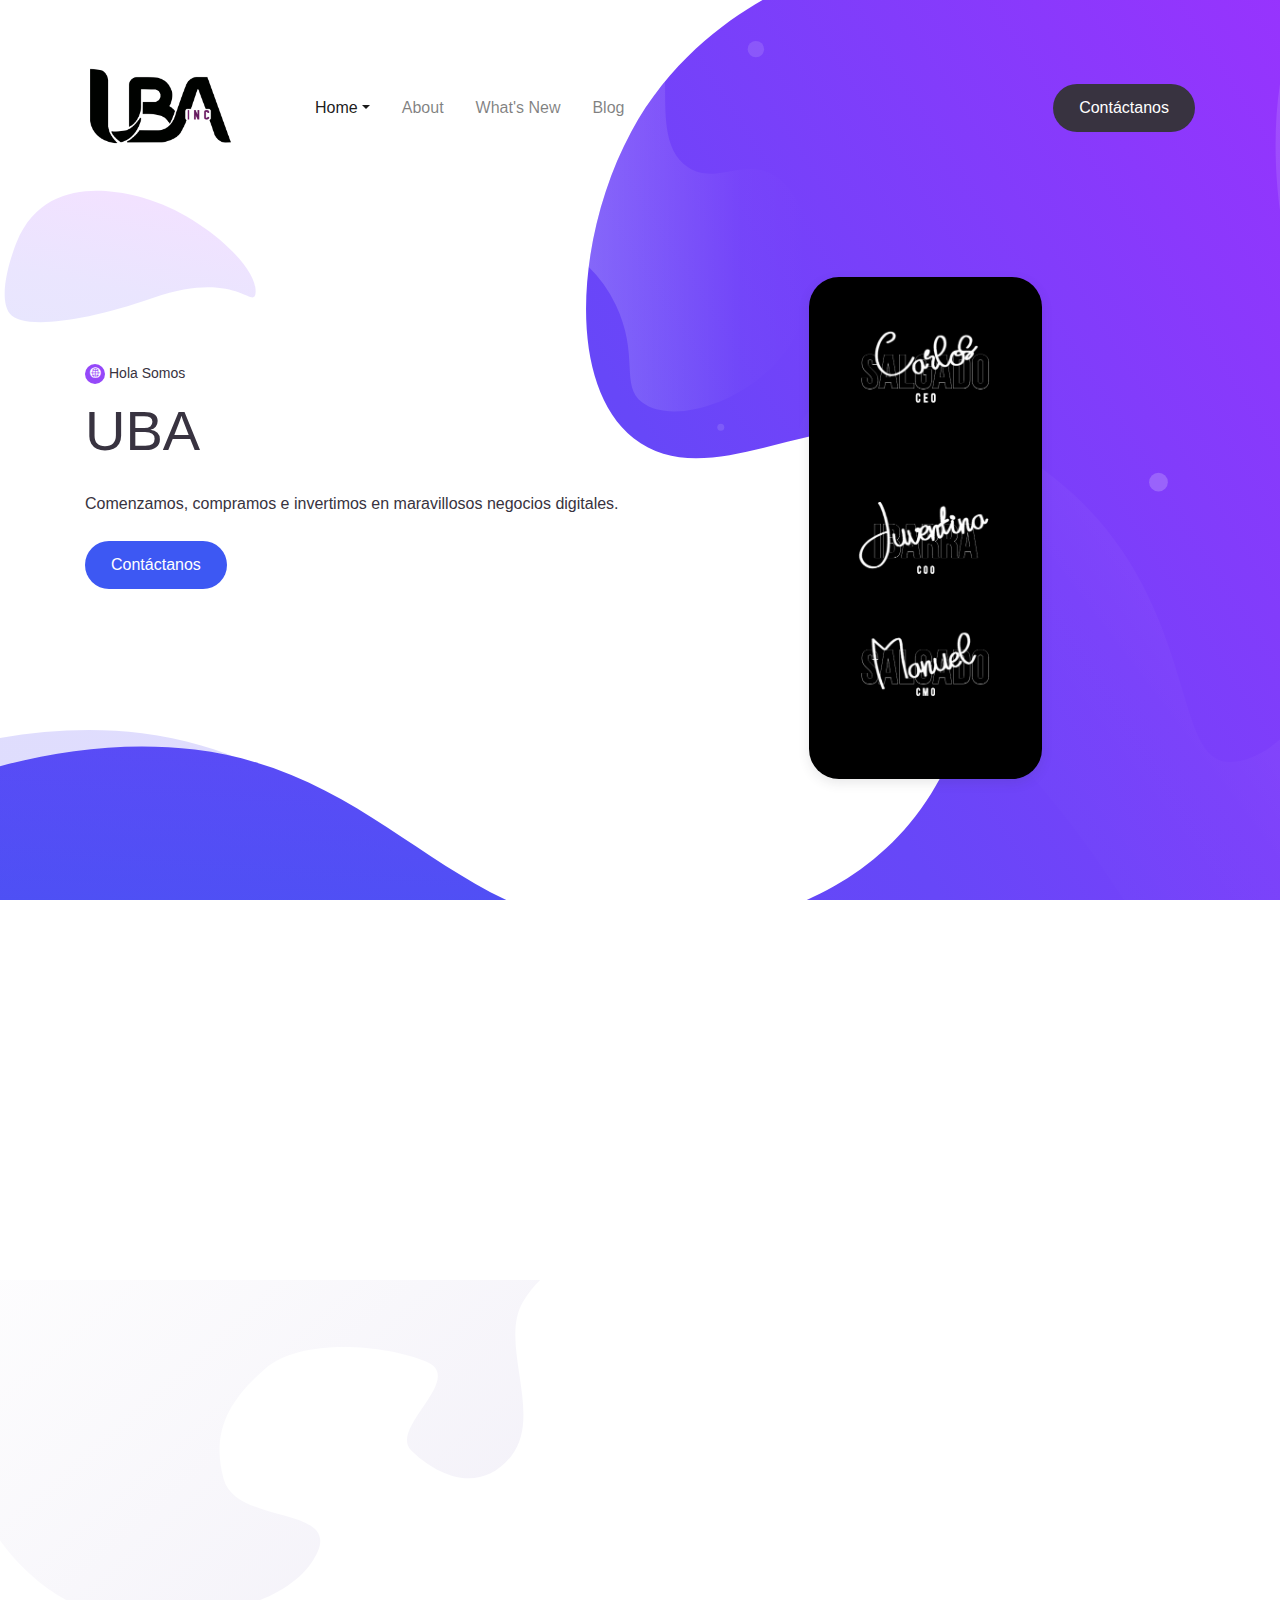
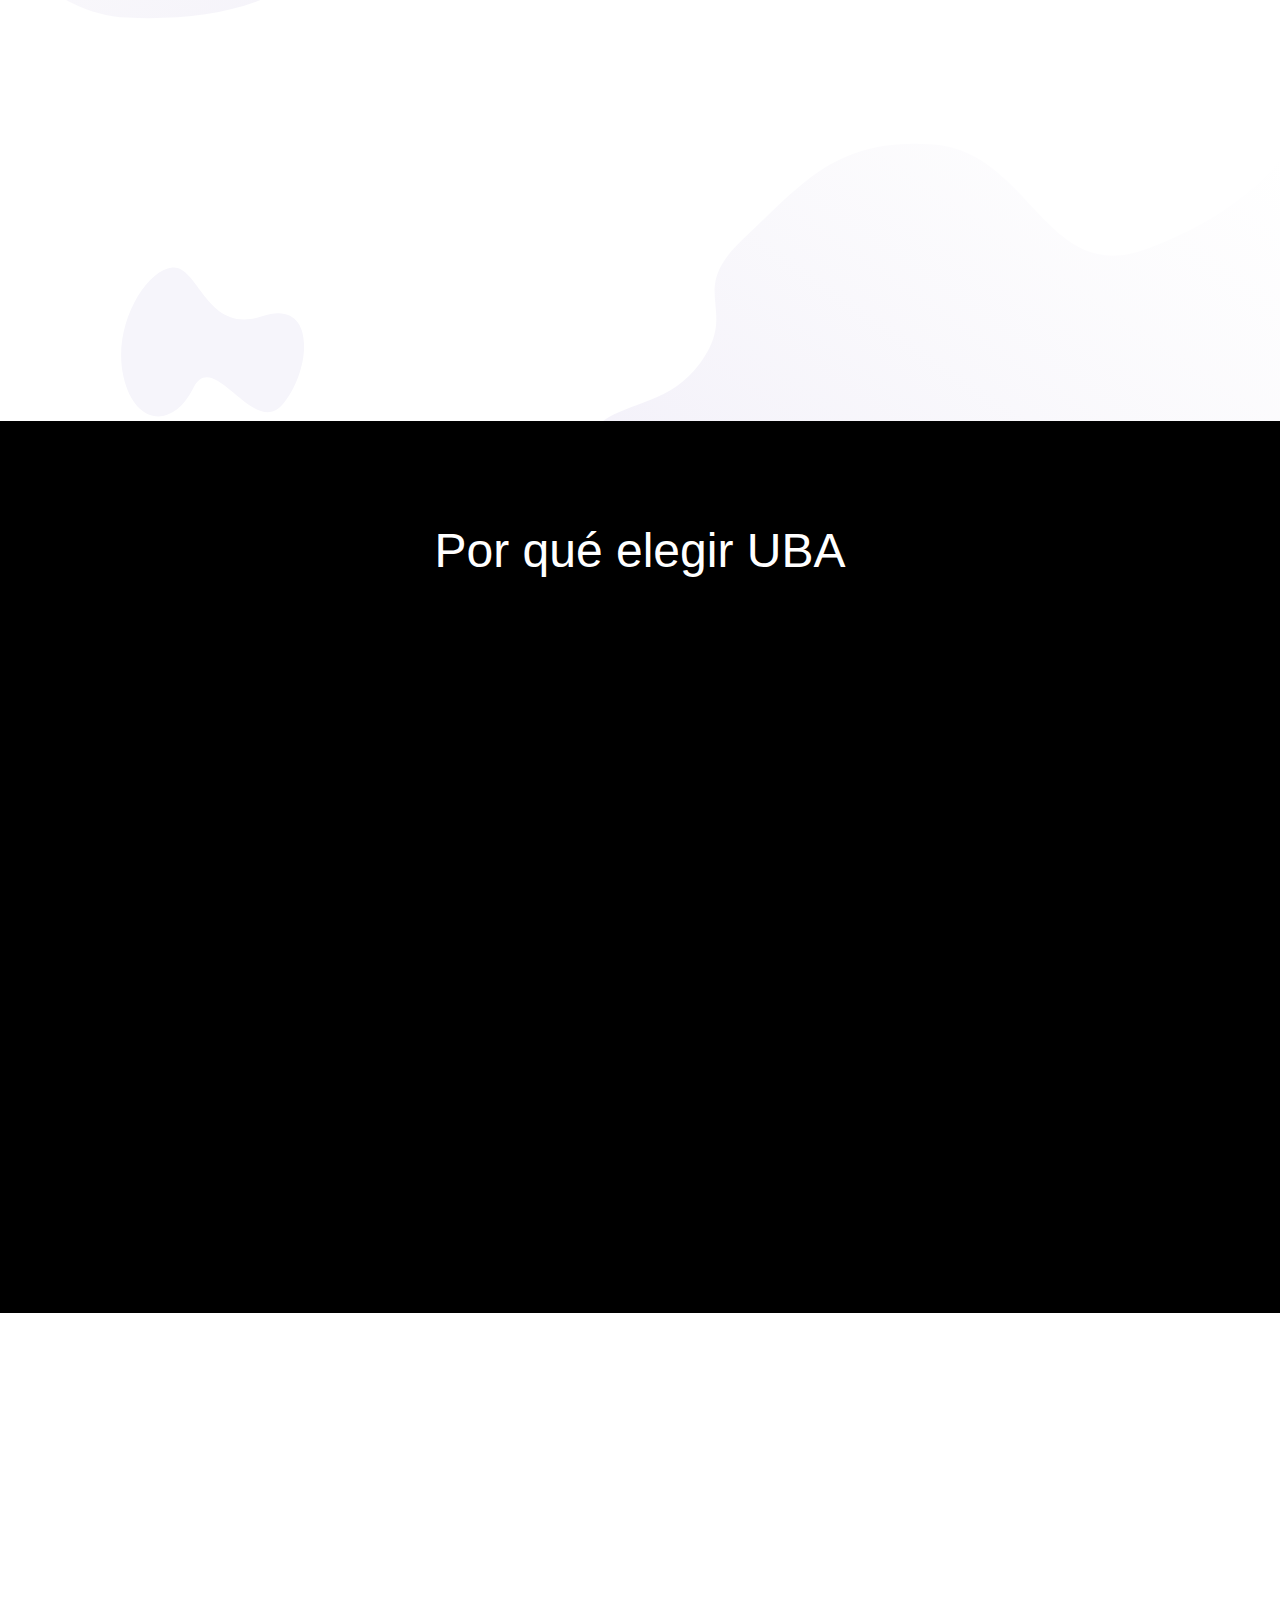
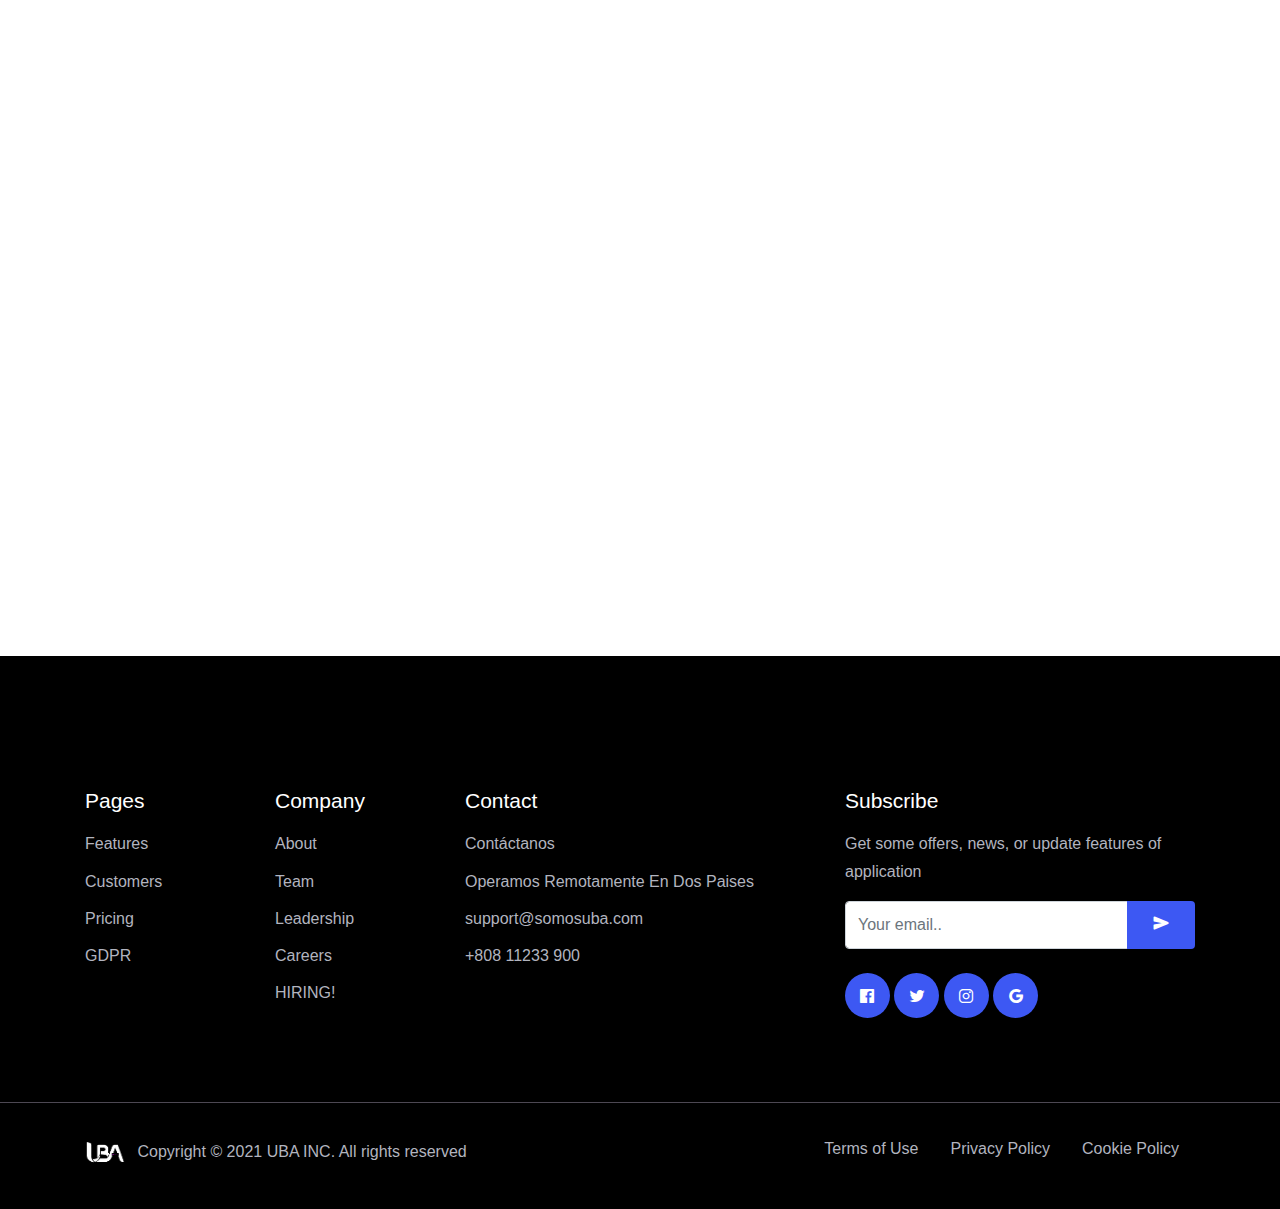
==== commit c9e9f0e9: "second commit" ====
--- a/html/index.html
+++ b/html/index.html
@@ -10,7 +10,7 @@
 
   <meta name="copyright" content="MACode ID, https://www.macodeid.com/">
 
-  <title>Mobster - One page app template</title>
+  <title>UBA INC</title>
 
   <link rel="shortcut icon" href="../assets/favicon.png" type="image/x-icon">
 
@@ -30,7 +30,7 @@
 <nav class="navbar navbar-expand-lg navbar-light navbar-floating">
   <div class="container">
     <a class="navbar-brand" href="#">
-      <img src="../assets/favicon.png" alt="" width="40">
+      <img src="../assets/favicon.png" alt="" height="150" width="150">
     </a>
     <button class="navbar-toggler" type="button" data-toggle="collapse" data-target="#navbarToggler" aria-controls="navbarToggler" aria-expanded="false" aria-label="Toggle navigation">
       <span class="navbar-toggler-icon"></span>
@@ -42,21 +42,21 @@
           <a class="nav-link dropdown-toggle" href="#" id="navbarDropdown" data-toggle="dropdown" aria-haspopup="true" aria-expanded="false">Home</a>
           <div class="dropdown-menu" aria-labelledby="navbarDropdown">
             <a class="dropdown-item active" href="index.html">Homepage 1</a>
-            <a class="dropdown-item" href="index-2.html">Homepage 2</a>
+            <a class="dropdown-item" href="index.html">Homepage 2</a>
           </div>
         </li>
         <li class="nav-item">
-          <a class="nav-link" href="about.html">About</a>
+          <a class="nav-link" href="index.html">About</a>
         </li>
         <li class="nav-item">
-          <a class="nav-link" href="updates.html">What's New</a>
+          <a class="nav-link" href="index.html">What's New</a>
         </li>
         <li class="nav-item">
-          <a class="nav-link" href="contact.html">Contact</a>
+          <a class="nav-link" href="index.html">Blog</a>
         </li>
       </ul>
       <div class="ml-auto my-2 my-lg-0">
-        <button class="btn btn-dark rounded-pill">Download Now</button>
+        <button class="btn btn-dark rounded-pill">Contáctanos</button>
       </div>
     </div>
   </div>
@@ -67,11 +67,10 @@
     <div class="container h-100">
       <div class="row align-items-center h-100">
         <div class="col-lg-6 wow fadeInUp">
-          <div class="badge mb-2"><span class="icon mr-1"><span class="mai-globe"></span></span> #2 Editor Choice App of 2020</div>
-          <h1 class="mb-4">Manage your Finance easier</h1>
-          <p class="mb-4">Mobster has features to view and manage <br>
-          our finances, such as transfer, and statistics.</p>
-          <a href="#" class="btn btn-primary rounded-pill">Get App Now</a>
+          <div class="badge mb-2"><span class="icon mr-1"><span class="mai-globe"></span></span>Hola Somos</div>
+          <h1 class="mb-4">UBA</h1>
+          <p class="mb-4">Comenzamos, compramos e invertimos en maravillosos negocios digitales.</p>
+          <a href="#" class="btn btn-primary rounded-pill">Contáctanos</a>
         </div>
         <div class="col-lg-6 d-none d-lg-block wow zoomIn">
           <div class="img-place mobile-preview shadow floating-animate">
@@ -128,8 +127,8 @@
               <span class="mai-cube"></span>
             </div>
             <div class="iconic-content">
-              <h5>Powerful Features</h5>
-              <p class="fs-small">Lorem ipsum dolor sit amet, consetetur sadipscing elitr, sed diam nonumy eirmod tempor invidunt ut labore et dolore</p>
+              <h5>Creciente y rentable</h5>
+              <p class="fs-small">Ha escalado su negocio con clientes e ingresos reales. Es rentable, pero está pensando en su próximo capítulo: entregarle las riendas a otra persona o asociarse para la siguiente fase.</p>
             </div>
           </div>
           <div class="iconic-item wow fadeInUp">
@@ -137,8 +136,8 @@
               <span class="mai-shield"></span>
             </div>
             <div class="iconic-content">
-              <h5>Fully Secured</h5>
-              <p class="fs-small">Lorem ipsum dolor sit amet, consetetur sadipscing elitr, sed diam nonumy eirmod tempor invidunt ut labore et dolore</p>
+              <h5>Negocio que no puede multiplicarse</h5>
+              <p class="fs-small">Ha recaudado algo de dinero y construido un buen negocio con ingresos importantes y tal vez algunas ganancias, pero no puede lograr una escala de riesgo. Sus inversores necesitan un aterrizaje suave y usted quiere venderle a alguien que aprecie sus esfuerzos.</p>
             </div>
           </div>
           <div class="iconic-item wow fadeInUp">
@@ -146,17 +145,17 @@
               <span class="mai-desktop-outline"></span>
             </div>
             <div class="iconic-content">
-              <h5>Easy Monitoring</h5>
-              <p class="fs-small">Lorem ipsum dolor sit amet, consetetur sadipscing elitr, sed diam nonumy eirmod tempor invidunt ut labore et dolore</p>
-            </div>
-          </div>
-        </div>
-      </div>
-    </div>
-  </div>
-</div>
-
-<div class="page-section">
+              <h5>Listos para un cambio</h5>
+              <p class="fs-small">Tiene empleados, inversores o un cofundador que quiere irse o cobrar. Desea cambiarlos por una nueva cara amigable que pueda agregar valor y ayudarlo a hacer crecer el negocio.</p>
+            </div>
+          </div>
+        </div>
+      </div>
+    </div>
+  </div>
+</div>
+
+<!-- <div class="page-section">
   <div class="container">
     <div class="row">
       <div class="col-lg-6 offset-lg-1 py-3 mt-lg-5 wow fadeInUp">
@@ -171,14 +170,14 @@
       </div>
     </div>
   </div>
-</div>
+</div> -->
 
 </div>
 
 
 <div class="page-section bg-dark fg-white">
   <div class="container">
-    <h1 class="text-center">Why Choose Mobster</h1>
+    <h1 class="text-center">Por qué elegir UBA</h1>
 
     <div class="row justify-content-center mt-5">
       <div class="col-md-6 col-lg-3 py-3">
@@ -186,8 +185,8 @@
           <div class="mb-3">
             <img src="../assets/img/icons/rocket.svg" alt="">
           </div>
-          <p class="fs-large">Very Fast</p>
-          <p class="fs-small fg-grey">Lorem ipsum dolor sit amet, consetetur sadipscing elitr, sed</p>
+          <p class="fs-large">Habla claramente</p>
+          <p class="fs-small fg-grey">No pierdas el tiempo de la gente. Hablamos claramente: sin tonterías, palabras de moda o términos financieros estúpidos.</p>
         </div>
       </div>
       <div class="col-md-6 col-lg-3 py-3">
@@ -195,8 +194,8 @@
           <div class="mb-3">
             <img src="../assets/img/icons/testimony.svg" alt="">
           </div>
-          <p class="fs-large">Happy Client</p>
-          <p class="fs-small fg-grey">Lorem ipsum dolor sit amet, consetetur sadipscing elitr, sed</p>
+          <p class="fs-large">Protege la cultura</p>
+          <p class="fs-small fg-grey">No te metas con la cultura que hace que cada empresa sea única.</p>
         </div>
       </div>
       <div class="col-md-6 col-lg-3 py-3">
@@ -204,8 +203,8 @@
           <div class="mb-3">
             <img src="../assets/img/icons/promotion.svg" alt="">
           </div>
-          <p class="fs-large">Free Ads</p>
-          <p class="fs-small fg-grey">Lorem ipsum dolor sit amet, consetetur sadipscing elitr, sed</p>
+          <p class="fs-large">Evita la sinergia</p>
+          <p class="fs-small fg-grey">Dejamos que todos nuestros negocios funcionen de forma independiente y evitemos la sinergia a toda costa.</p>
         </div>
       </div>
       <div class="col-md-6 col-lg-3 py-3">
@@ -213,8 +212,8 @@
           <div class="mb-3">
             <img src="../assets/img/icons/coins.svg" alt="">
           </div>
-          <p class="fs-large">Save Money</p>
-          <p class="fs-small fg-grey">Lorem ipsum dolor sit amet, consetetur sadipscing elitr, sed</p>
+          <p class="fs-large">Sin tonterias</p>
+          <p class="fs-small fg-grey">La vida es demasiado corta para idiotas brillantes, imbéciles, narcisistas y todo eso ...</p>
         </div>
       </div>
       <div class="col-md-6 col-lg-3 py-3">
@@ -222,8 +221,8 @@
           <div class="mb-3">
             <img src="../assets/img/icons/support.svg" alt="">
           </div>
-          <p class="fs-large">24/7 Support</p>
-          <p class="fs-small fg-grey">Lorem ipsum dolor sit amet, consetetur sadipscing elitr, sed</p>
+          <p class="fs-large">Deja a la gente en paz</p>
+          <p class="fs-small fg-grey">Compramos grandes empresas, contratamos grandes líderes y les dejamos hacer lo suyo.</p>
         </div>
       </div>
       <div class="col-md-6 col-lg-3 py-3">
@@ -231,15 +230,15 @@
           <div class="mb-3">
             <img src="../assets/img/icons/laptop.svg" alt="">
           </div>
-          <p class="fs-large">Full Features</p>
-          <p class="fs-small fg-grey">Lorem ipsum dolor sit amet, consetetur sadipscing elitr, sed</p>
-        </div>
-      </div>
-    </div>
-  </div>
-</div>
-
-<div class="page-section bg-image" style="background-image: url(../assets/img/pattern_2.svg);">
+          <p class="fs-large">Empresas de propiedad mayoritaria</p>
+          <p class="fs-small fg-grey">4</p>
+        </div>
+      </div>
+    </div>
+  </div>
+</div>
+
+<!-- <div class="page-section bg-image" style="background-image: url(../assets/img/pattern_2.svg);">
   <div class="container">
     <div class="row justify-content-center align-items-center">
       <div class="col-lg-5 mb-5 mb-lg-0 wow fadeInUp">
@@ -301,7 +300,7 @@
       </div>
     </div>
   </div>
-</div>
+</div> -->
 
 <div class="page-section">
   <div class="container">
@@ -312,27 +311,27 @@
         </div>
       </div>
       <div class="col-lg-5 py-3">
-        <h1 class="wow fadeInUp">Need a help? <br>
-        Don't worry just contact us</h1>
+        <h1 class="wow fadeInUp">¿Necesitas ayuda?
+          No te preocupes solo contáctanos</h1>
 
         <form method="POST" class="mt-5">
           <div class="form-group wow fadeInUp">
-            <label for="name" class="fw-medium fg-grey">Fullname</label>
+            <label for="name" class="fw-medium fg-grey">Nombre Completo</label>
             <input type="text" class="form-control" id="name">
           </div>
 
           <div class="form-group wow fadeInUp">
-            <label for="email" class="fw-medium fg-grey">Email</label>
+            <label for="email" class="fw-medium fg-grey">Correo Electronico</label>
             <input type="text" class="form-control" id="email">
           </div>
 
           <div class="form-group wow fadeInUp">
-            <label for="message" class="fw-medium fg-grey">Message</label>
+            <label for="message" class="fw-medium fg-grey">Mensaje</label>
             <textarea rows="6" class="form-control" id="message"></textarea>
           </div>
 
           <div class="form-group mt-4 wow fadeInUp">
-            <button type="submit" class="btn btn-primary">Send Message</button>
+            <button type="submit" class="btn btn-primary">Mandar Mensaje</button>
           </div>
         </form>
       </div>
@@ -365,10 +364,9 @@
       <div class="col-md-6 col-lg-4 py-3">
         <h5 class="mb-3">Contact</h5>
         <ul class="menu-link">
-          <li><a href="#" class="">Contact Us</a></li>
-          <li><a href="#" class="">Office Location</a></li>
-          <li><a href="#" class="">hello@mobster.com</a></li>
-          <li><a href="#" class="">support@macodeid.com</a></li>
+          <li><a href="#" class="">Contáctanos</a></li>
+          <li><a href="#" class="">Operamos Remotamente En Dos Paises</a></li>
+          <li><a href="#" class="">support@somosuba.com</a></li>
           <li><a href="#" class="">+808 11233 900</a></li>
         </ul>
       </div>
@@ -402,7 +400,7 @@
       <div class="col-12 col-md-6 py-2">
         <img src="../assets/favicon-light.png" alt="" width="40">
         <!-- Please don't remove or modify the credits below -->
-        <p class="d-inline-block ml-2">Copyright &copy; <a href="https://www.macodeid.com/" class="fg-white fw-medium">MACode ID</a>. All rights reserved</p>
+        <p class="d-inline-block ml-2">Copyright &copy; 2021 UBA INC. All rights reserved</p>
       </div>
       <div class="col-12 col-md-6 py-2">
         <ul class="nav justify-content-end">
--- a/assets/css/mobster.css
+++ b/assets/css/mobster.css
@@ -162,7 +162,7 @@
 }
 
 .bg-dark {
-  background-color: #383340 !important;
+  background-color: #000000 !important;
 }
 
 .bg-light {
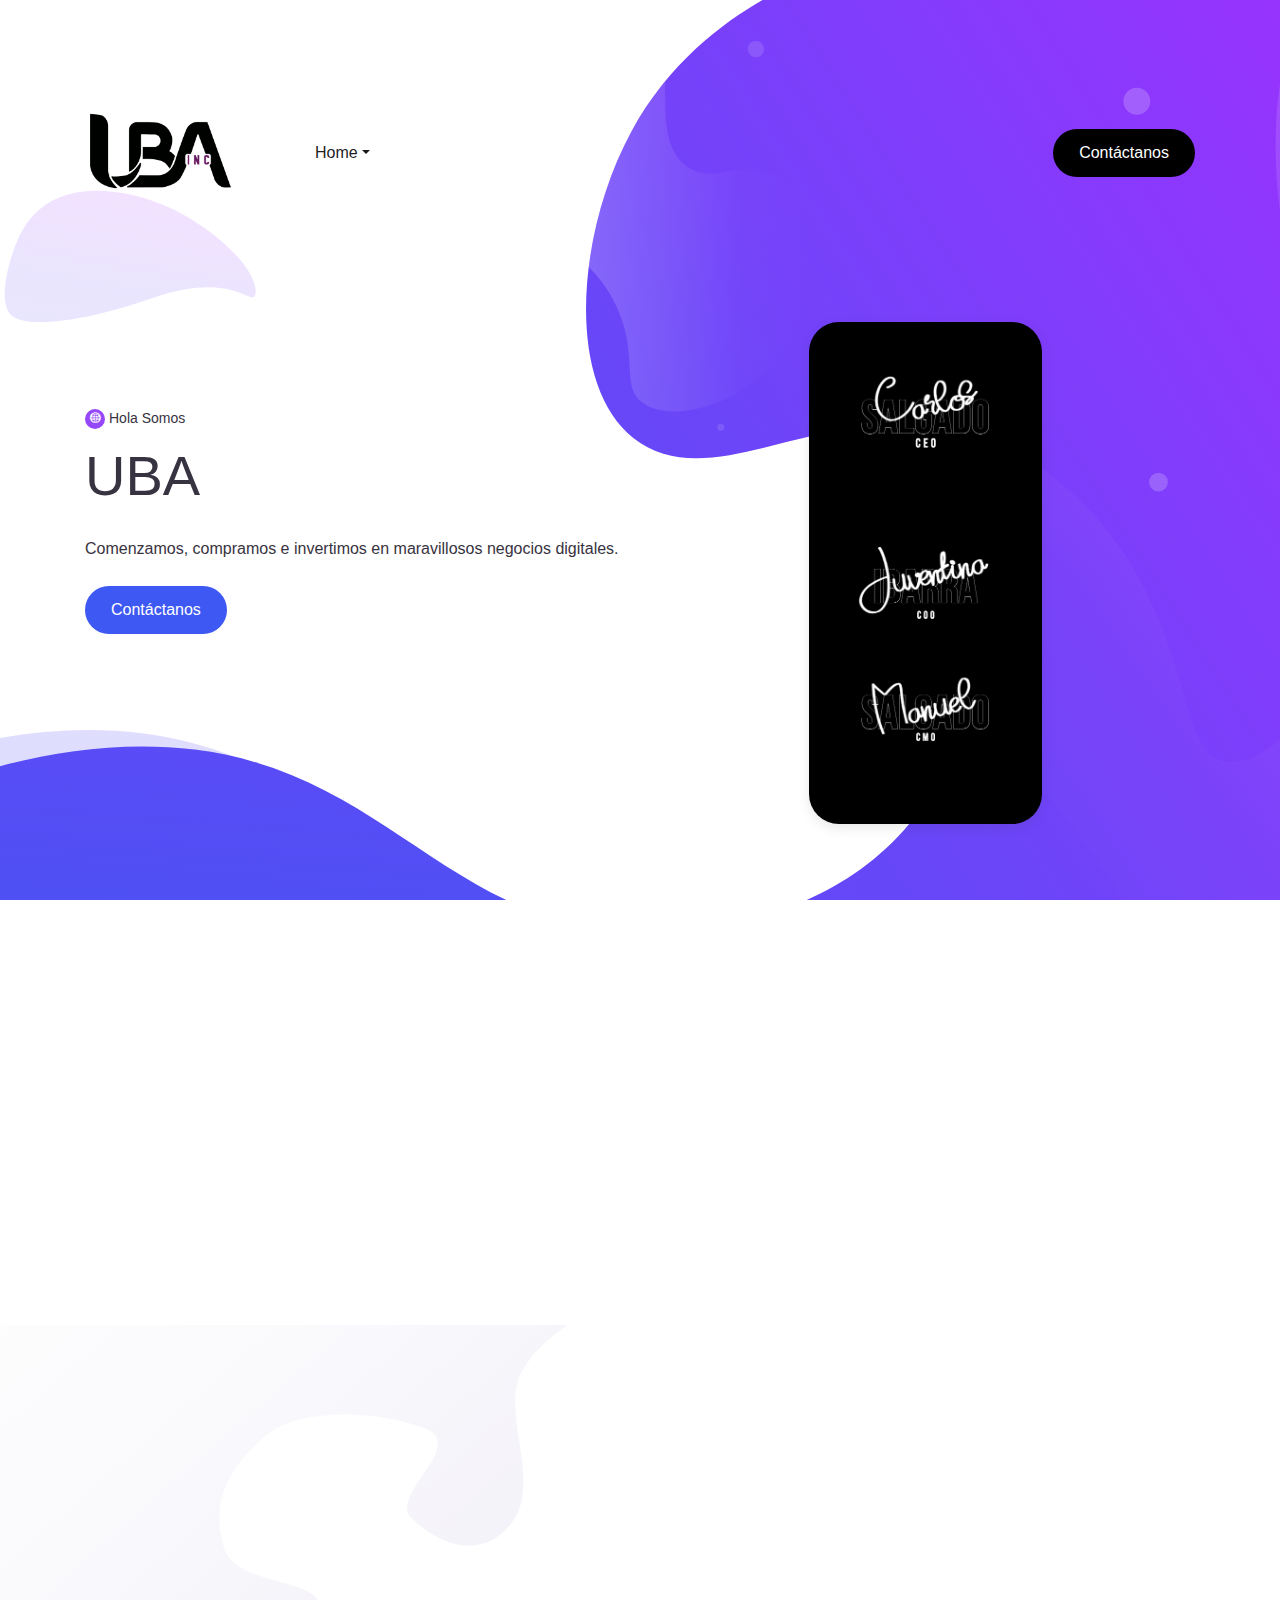
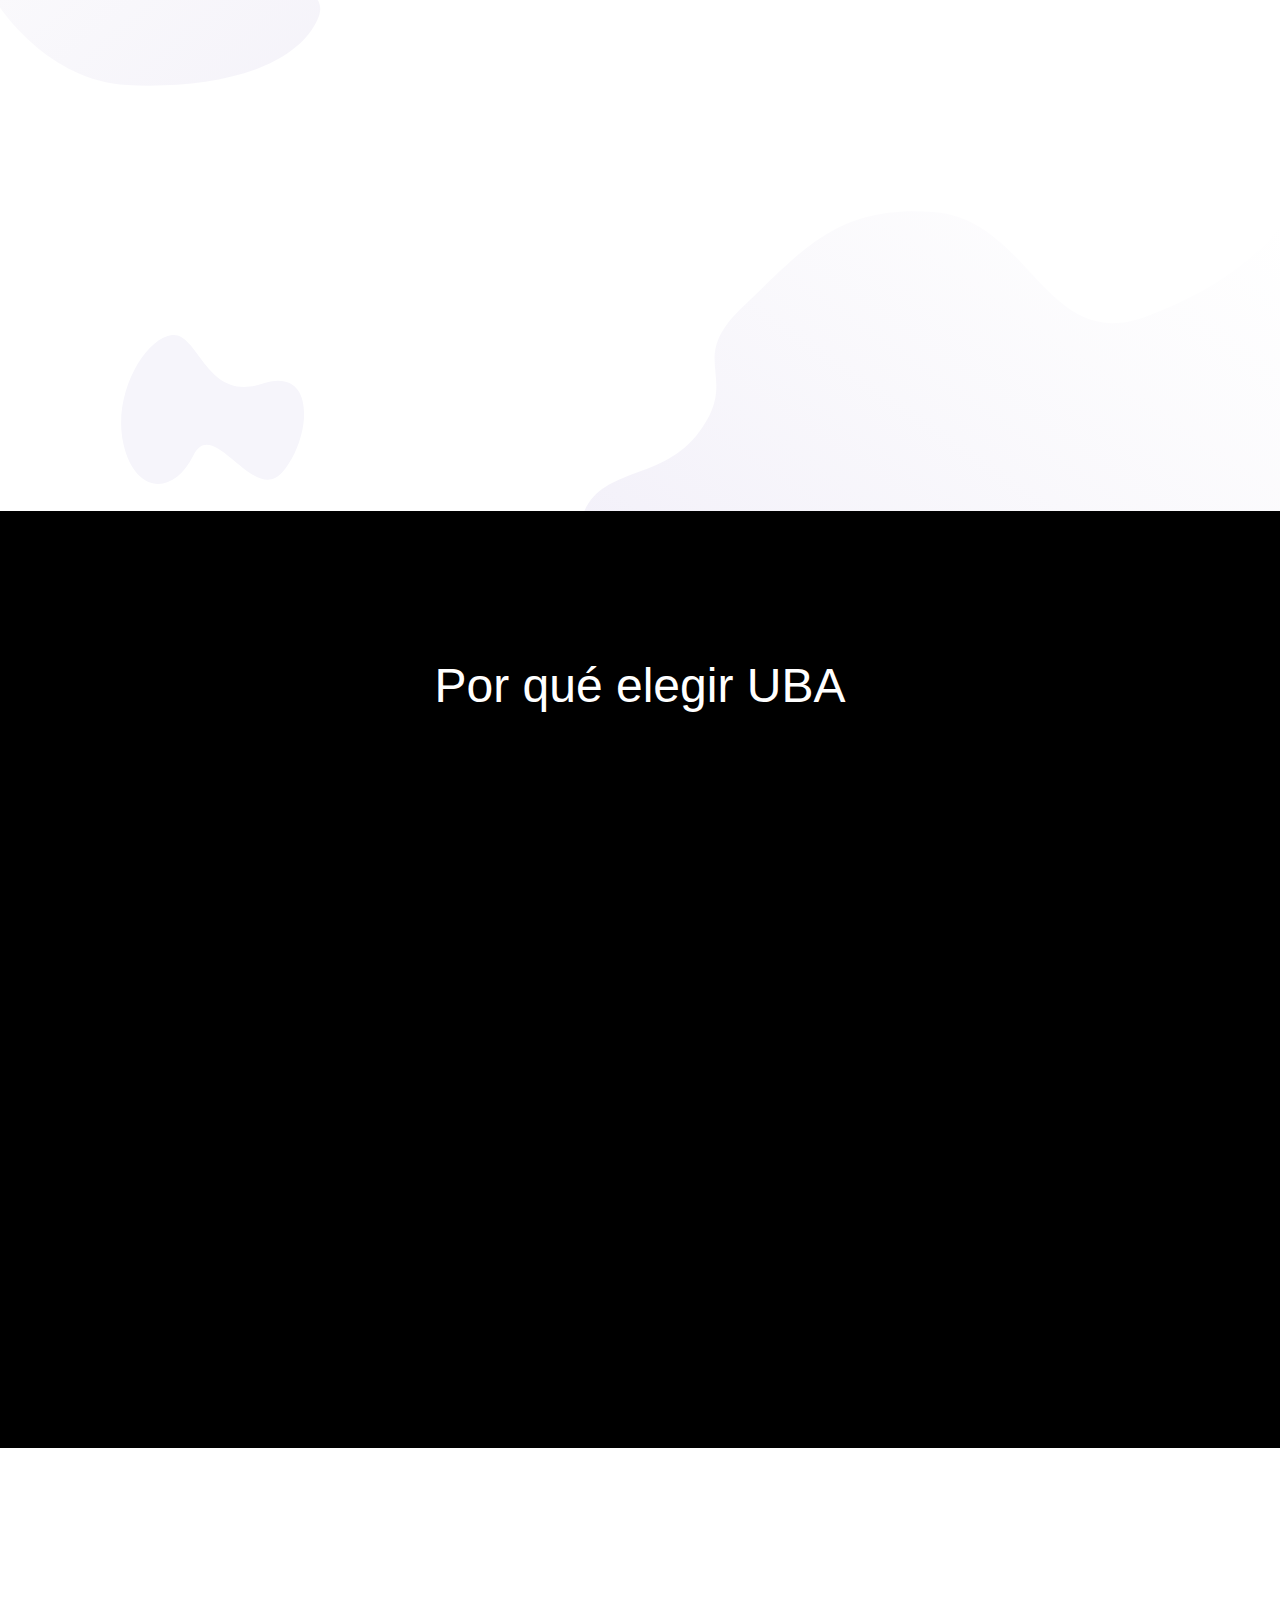
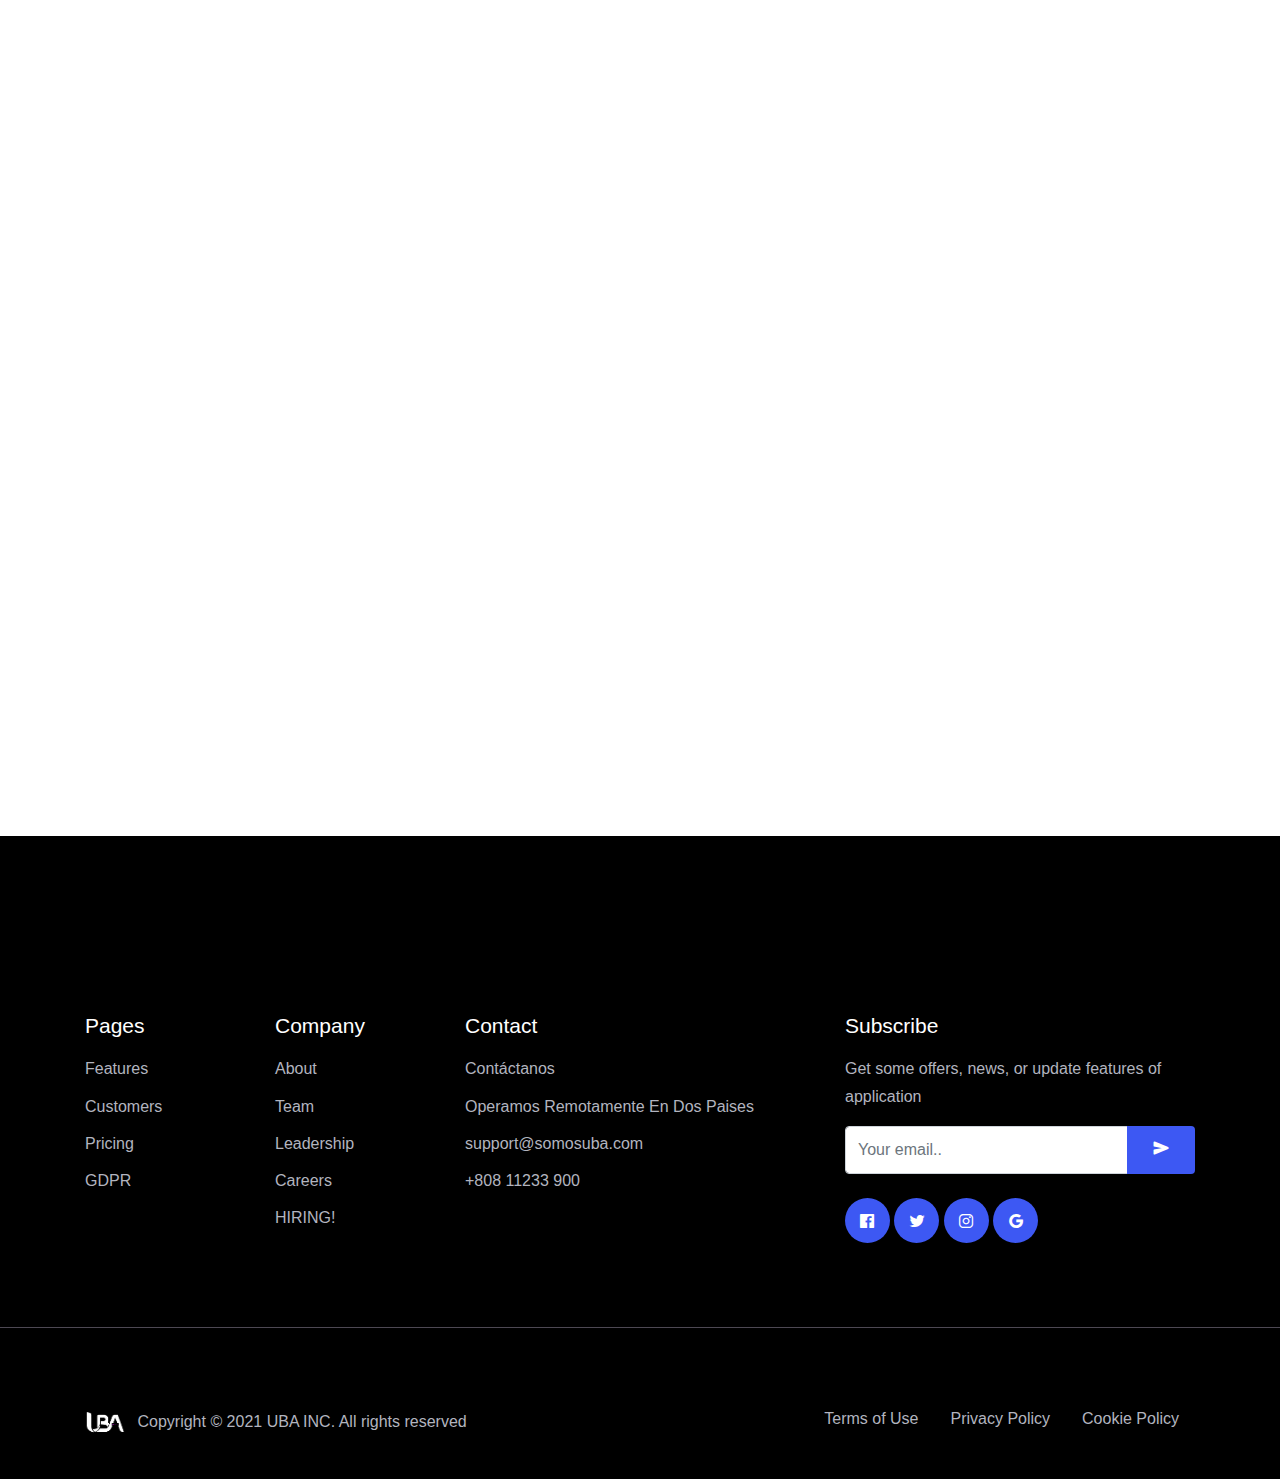
==== commit a20eb9cb: "fix mobile" ====
--- a/html/index.html
+++ b/html/index.html
@@ -6,9 +6,9 @@
 
   <meta http-equiv="X-UA-Compatible" content="ie=edge">
   
-  <meta name="description" content="Mobile Application HTML5 Template">
-
-  <meta name="copyright" content="MACode ID, https://www.macodeid.com/">
+  <meta name="description" content="Somos UBA Inc">
+
+  <meta name="copyright" content="UBA INC">
 
   <title>UBA INC</title>
 
@@ -41,18 +41,9 @@
         <li class="nav-item dropdown active">
           <a class="nav-link dropdown-toggle" href="#" id="navbarDropdown" data-toggle="dropdown" aria-haspopup="true" aria-expanded="false">Home</a>
           <div class="dropdown-menu" aria-labelledby="navbarDropdown">
-            <a class="dropdown-item active" href="index.html">Homepage 1</a>
-            <a class="dropdown-item" href="index.html">Homepage 2</a>
-          </div>
-        </li>
-        <li class="nav-item">
-          <a class="nav-link" href="index.html">About</a>
-        </li>
-        <li class="nav-item">
-          <a class="nav-link" href="index.html">What's New</a>
-        </li>
-        <li class="nav-item">
-          <a class="nav-link" href="index.html">Blog</a>
+            <a class="dropdown-item active" href="index.html">UBA INC</a>
+            <a class="dropdown-item" href="music.html">UBA Music</a>
+          </div>
         </li>
       </ul>
       <div class="ml-auto my-2 my-lg-0">
--- a/assets/css/mobster.css
+++ b/assets/css/mobster.css
@@ -1608,7 +1608,7 @@
 
 .btn-dark {
   color: #ffffff;
-  background-color: #383340;
+  background-color: #000000;
   border-color: transparent !important;
 }
 
@@ -1634,7 +1634,7 @@
 .btn-dark:not(:disabled):not(.disabled).active,
 .show>.btn-dark.dropdown-toggle {
   color: #ffffff;
-  background-color: #383340;
+  background-color: #000000;
   box-shadow: none;
 }
 
@@ -1893,7 +1893,7 @@
 
 .btn-outline-dark:hover {
   color: #fff;
-  background-color: #383340;
+  background-color: #000000;
   border-color: #383340;
   box-shadow: 0 4px 12px rgba(57, 52, 65, 0.3);
 }
@@ -1910,7 +1910,7 @@
 .btn-outline-dark:not(:disabled):not(.disabled):active, .btn-outline-dark:not(:disabled):not(.disabled).active,
 .show > .btn-outline-dark.dropdown-toggle {
   color: #fff;
-  background-color: #383340;
+  background-color: #000000;
   border-color: #383340;
 }
 
@@ -2053,7 +2053,7 @@
 }
 
 .breadcrumb-dark {
-  background-color: #383340;
+  background-color: #000000;
 }
 
 .breadcrumb-dark .breadcrumb-item + .breadcrumb-item::before {
@@ -2094,7 +2094,7 @@
 }
 
 .navbar-expand-lg.navbar-floating.navbar-dark {
-  background-color: #383340;
+  background-color: #000000;
   box-shadow: 0 1px 6px rgba(56, 51, 64, 0.1);
 }
 
